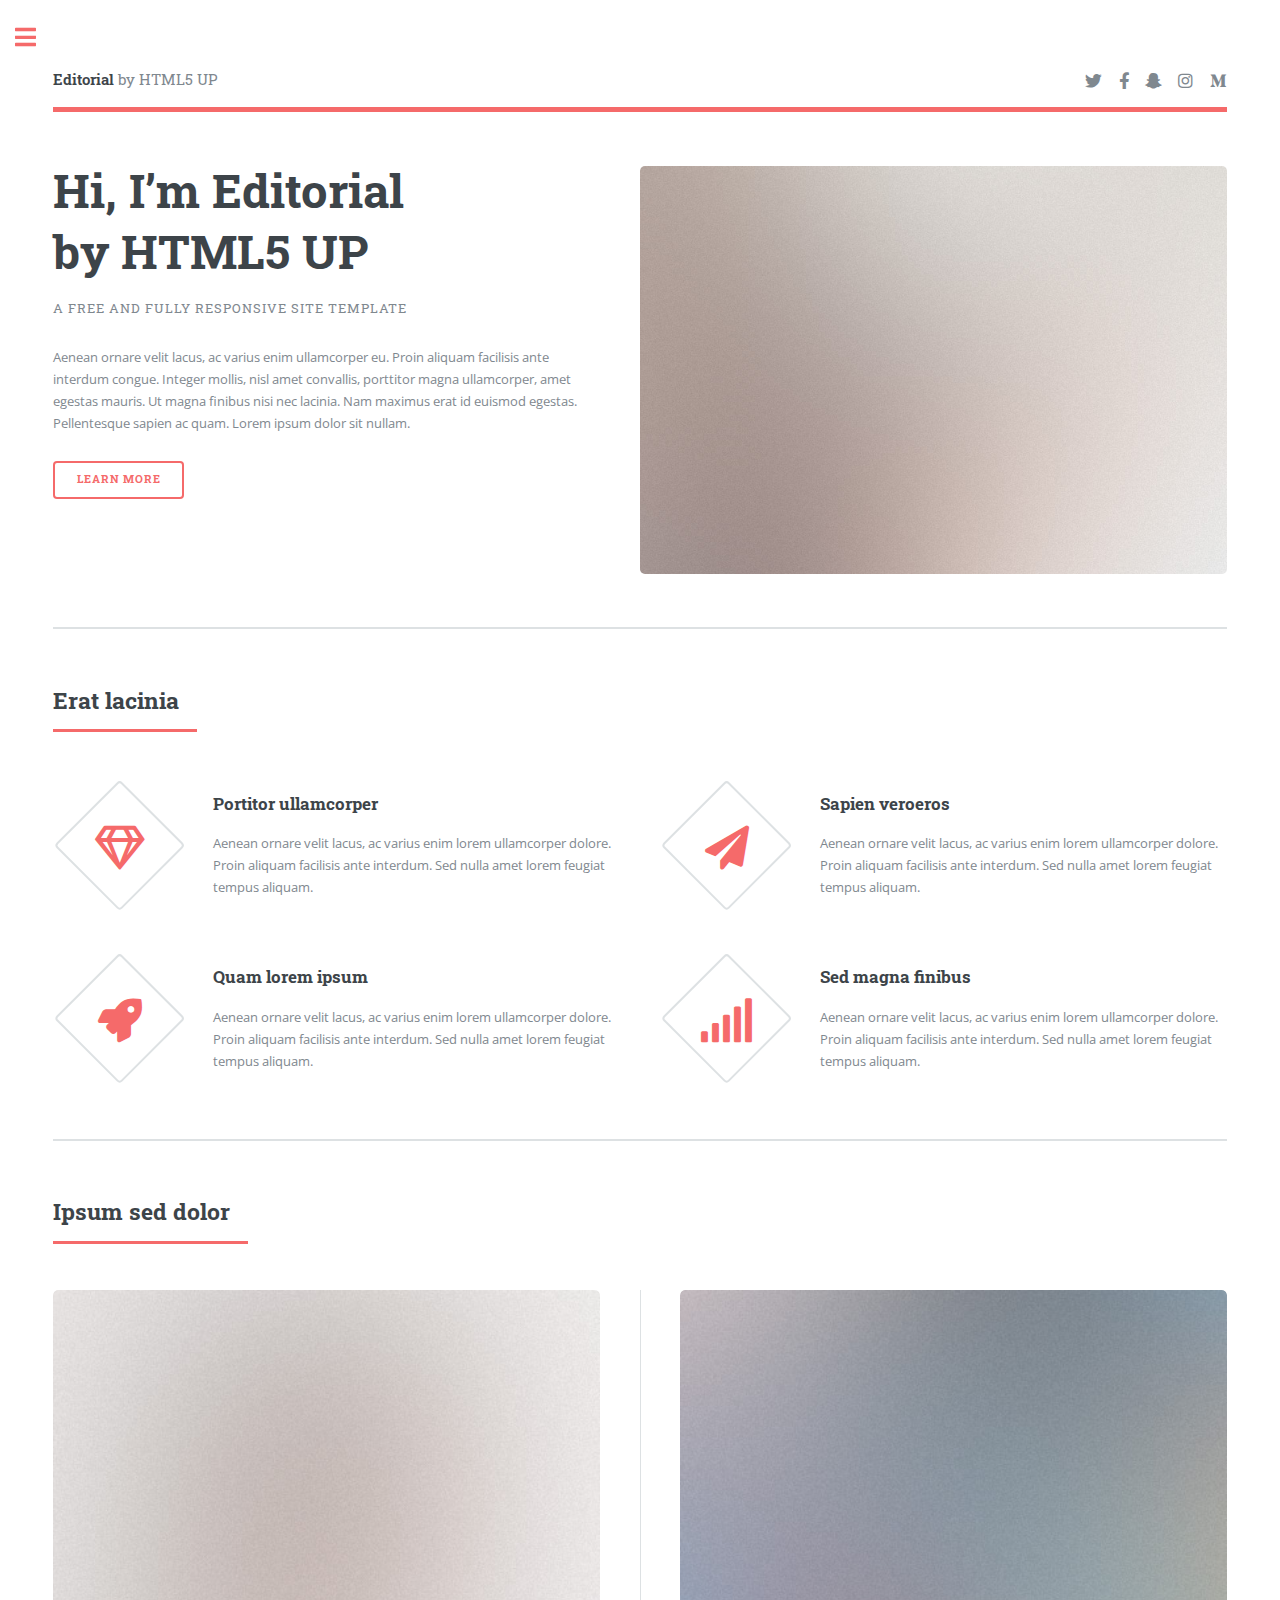
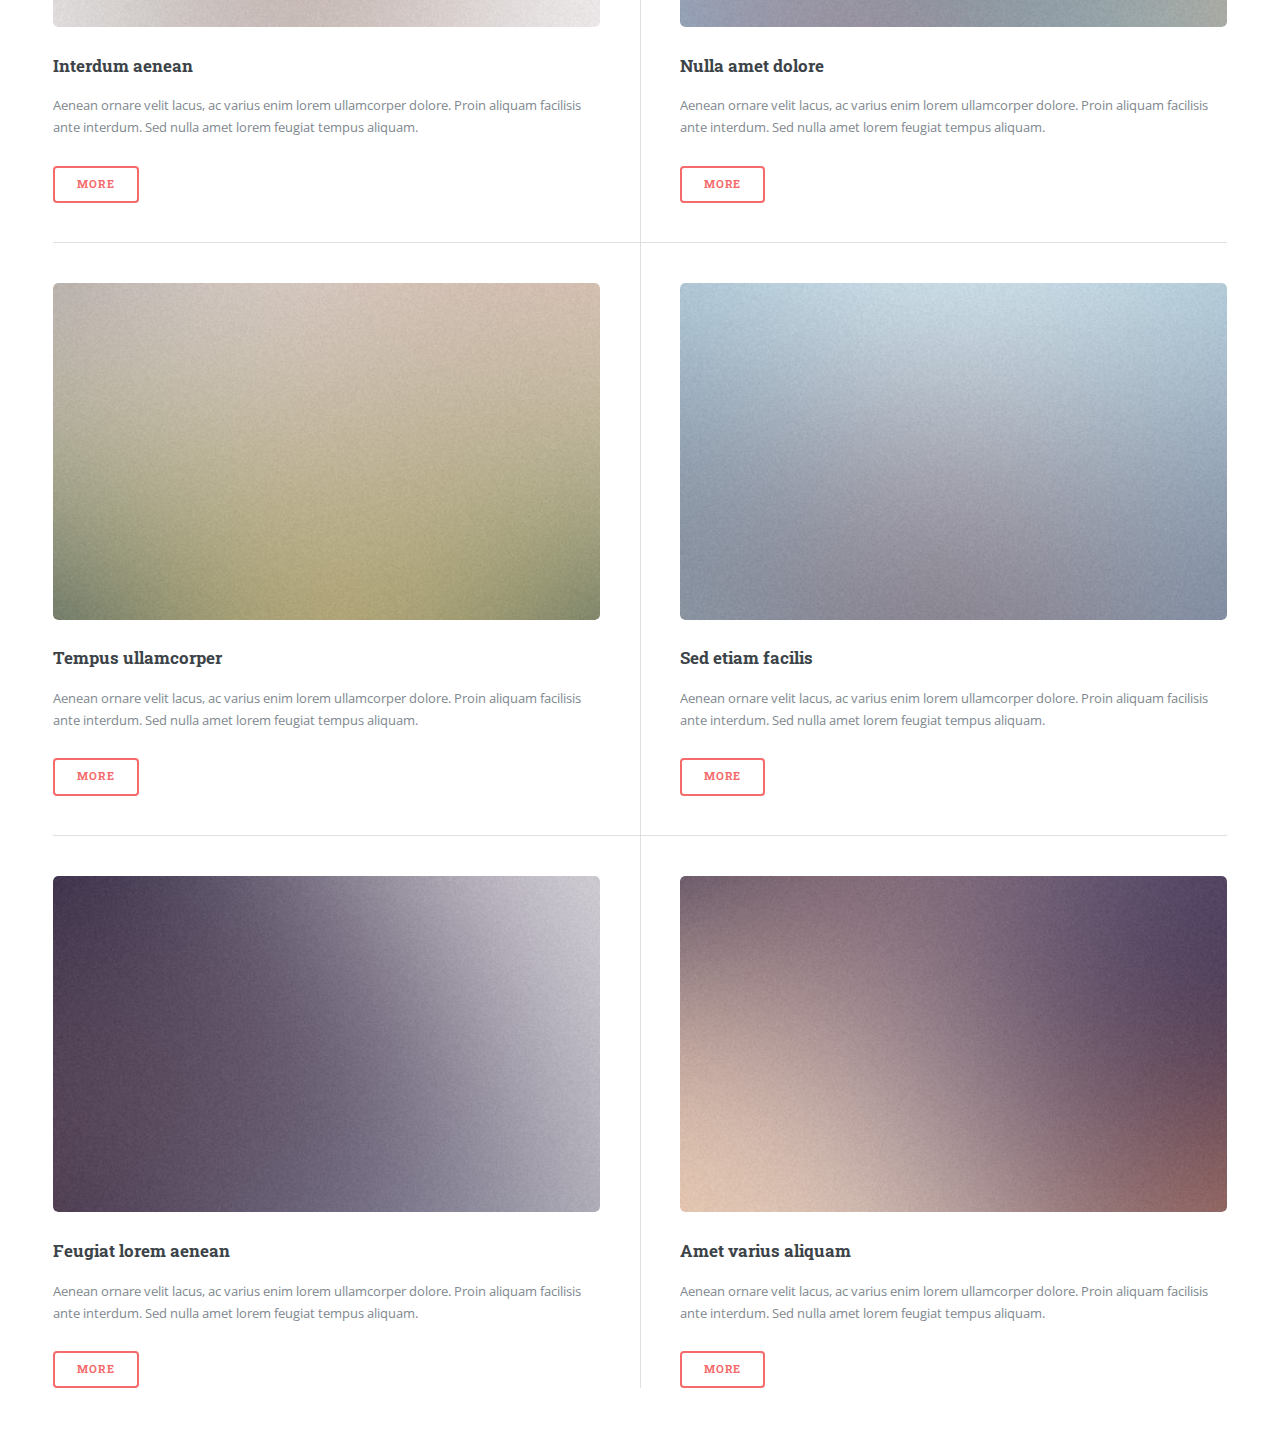
==== index.html @ 900fb54e "First commit" ====
<!DOCTYPE HTML>
<!--
	Editorial by HTML5 UP
	html5up.net | @ajlkn
	Free for personal and commercial use under the CCA 3.0 license (html5up.net/license)
-->
<html>
	<head>
		<title>Editorial by HTML5 UP</title>
		<meta charset="utf-8" />
		<meta name="viewport" content="width=device-width, initial-scale=1, user-scalable=no" />
		<link rel="stylesheet" href="assets/css/main.css" />
	</head>
	<body class="is-preload">

		<!-- Wrapper -->
			<div id="wrapper">

				<!-- Main -->
					<div id="main">
						<div class="inner">

							<!-- Header -->
								<header id="header">
									<a href="index.html" class="logo"><strong>Editorial</strong> by HTML5 UP</a>
									<ul class="icons">
										<li><a href="#" class="icon brands fa-twitter"><span class="label">Twitter</span></a></li>
										<li><a href="#" class="icon brands fa-facebook-f"><span class="label">Facebook</span></a></li>
										<li><a href="#" class="icon brands fa-snapchat-ghost"><span class="label">Snapchat</span></a></li>
										<li><a href="#" class="icon brands fa-instagram"><span class="label">Instagram</span></a></li>
										<li><a href="#" class="icon brands fa-medium-m"><span class="label">Medium</span></a></li>
									</ul>
								</header>

							<!-- Banner -->
								<section id="banner">
									<div class="content">
										<header>
											<h1>Hi, I’m Editorial<br />
											by HTML5 UP</h1>
											<p>A free and fully responsive site template</p>
										</header>
										<p>Aenean ornare velit lacus, ac varius enim ullamcorper eu. Proin aliquam facilisis ante interdum congue. Integer mollis, nisl amet convallis, porttitor magna ullamcorper, amet egestas mauris. Ut magna finibus nisi nec lacinia. Nam maximus erat id euismod egestas. Pellentesque sapien ac quam. Lorem ipsum dolor sit nullam.</p>
										<ul class="actions">
											<li><a href="#" class="button big">Learn More</a></li>
										</ul>
									</div>
									<span class="image object">
										<img src="images/pic10.jpg" alt="" />
									</span>
								</section>

							<!-- Section -->
								<section>
									<header class="major">
										<h2>Erat lacinia</h2>
									</header>
									<div class="features">
										<article>
											<span class="icon fa-gem"></span>
											<div class="content">
												<h3>Portitor ullamcorper</h3>
												<p>Aenean ornare velit lacus, ac varius enim lorem ullamcorper dolore. Proin aliquam facilisis ante interdum. Sed nulla amet lorem feugiat tempus aliquam.</p>
											</div>
										</article>
										<article>
											<span class="icon solid fa-paper-plane"></span>
											<div class="content">
												<h3>Sapien veroeros</h3>
												<p>Aenean ornare velit lacus, ac varius enim lorem ullamcorper dolore. Proin aliquam facilisis ante interdum. Sed nulla amet lorem feugiat tempus aliquam.</p>
											</div>
										</article>
										<article>
											<span class="icon solid fa-rocket"></span>
											<div class="content">
												<h3>Quam lorem ipsum</h3>
												<p>Aenean ornare velit lacus, ac varius enim lorem ullamcorper dolore. Proin aliquam facilisis ante interdum. Sed nulla amet lorem feugiat tempus aliquam.</p>
											</div>
										</article>
										<article>
											<span class="icon solid fa-signal"></span>
											<div class="content">
												<h3>Sed magna finibus</h3>
												<p>Aenean ornare velit lacus, ac varius enim lorem ullamcorper dolore. Proin aliquam facilisis ante interdum. Sed nulla amet lorem feugiat tempus aliquam.</p>
											</div>
										</article>
									</div>
								</section>

							<!-- Section -->
								<section>
									<header class="major">
										<h2>Ipsum sed dolor</h2>
									</header>
									<div class="posts">
										<article>
											<a href="#" class="image"><img src="images/pic01.jpg" alt="" /></a>
											<h3>Interdum aenean</h3>
											<p>Aenean ornare velit lacus, ac varius enim lorem ullamcorper dolore. Proin aliquam facilisis ante interdum. Sed nulla amet lorem feugiat tempus aliquam.</p>
											<ul class="actions">
												<li><a href="#" class="button">More</a></li>
											</ul>
										</article>
										<article>
											<a href="#" class="image"><img src="images/pic02.jpg" alt="" /></a>
											<h3>Nulla amet dolore</h3>
											<p>Aenean ornare velit lacus, ac varius enim lorem ullamcorper dolore. Proin aliquam facilisis ante interdum. Sed nulla amet lorem feugiat tempus aliquam.</p>
											<ul class="actions">
												<li><a href="#" class="button">More</a></li>
											</ul>
										</article>
										<article>
											<a href="#" class="image"><img src="images/pic03.jpg" alt="" /></a>
											<h3>Tempus ullamcorper</h3>
											<p>Aenean ornare velit lacus, ac varius enim lorem ullamcorper dolore. Proin aliquam facilisis ante interdum. Sed nulla amet lorem feugiat tempus aliquam.</p>
											<ul class="actions">
												<li><a href="#" class="button">More</a></li>
											</ul>
										</article>
										<article>
											<a href="#" class="image"><img src="images/pic04.jpg" alt="" /></a>
											<h3>Sed etiam facilis</h3>
											<p>Aenean ornare velit lacus, ac varius enim lorem ullamcorper dolore. Proin aliquam facilisis ante interdum. Sed nulla amet lorem feugiat tempus aliquam.</p>
											<ul class="actions">
												<li><a href="#" class="button">More</a></li>
											</ul>
										</article>
										<article>
											<a href="#" class="image"><img src="images/pic05.jpg" alt="" /></a>
											<h3>Feugiat lorem aenean</h3>
											<p>Aenean ornare velit lacus, ac varius enim lorem ullamcorper dolore. Proin aliquam facilisis ante interdum. Sed nulla amet lorem feugiat tempus aliquam.</p>
											<ul class="actions">
												<li><a href="#" class="button">More</a></li>
											</ul>
										</article>
										<article>
											<a href="#" class="image"><img src="images/pic06.jpg" alt="" /></a>
											<h3>Amet varius aliquam</h3>
											<p>Aenean ornare velit lacus, ac varius enim lorem ullamcorper dolore. Proin aliquam facilisis ante interdum. Sed nulla amet lorem feugiat tempus aliquam.</p>
											<ul class="actions">
												<li><a href="#" class="button">More</a></li>
											</ul>
										</article>
									</div>
								</section>

						</div>
					</div>

				<!-- Sidebar -->
					<div id="sidebar">
						<div class="inner">

							<!-- Search -->
								<section id="search" class="alt">
									<form method="post" action="#">
										<input type="text" name="query" id="query" placeholder="Search" />
									</form>
								</section>

							<!-- Menu -->
								<nav id="menu">
									<header class="major">
										<h2>Menu</h2>
									</header>
									<ul>
										<li><a href="index.html">Homepage</a></li>
										<li><a href="generic.html">Generic</a></li>
										<li><a href="elements.html">Elements</a></li>
										<li>
											<span class="opener">Submenu</span>
											<ul>
												<li><a href="#">Lorem Dolor</a></li>
												<li><a href="#">Ipsum Adipiscing</a></li>
												<li><a href="#">Tempus Magna</a></li>
												<li><a href="#">Feugiat Veroeros</a></li>
											</ul>
										</li>
										<li><a href="#">Etiam Dolore</a></li>
										<li><a href="#">Adipiscing</a></li>
										<li>
											<span class="opener">Another Submenu</span>
											<ul>
												<li><a href="#">Lorem Dolor</a></li>
												<li><a href="#">Ipsum Adipiscing</a></li>
												<li><a href="#">Tempus Magna</a></li>
												<li><a href="#">Feugiat Veroeros</a></li>
											</ul>
										</li>
										<li><a href="#">Maximus Erat</a></li>
										<li><a href="#">Sapien Mauris</a></li>
										<li><a href="#">Amet Lacinia</a></li>
									</ul>
								</nav>

							<!-- Section -->
								<section>
									<header class="major">
										<h2>Ante interdum</h2>
									</header>
									<div class="mini-posts">
										<article>
											<a href="#" class="image"><img src="images/pic07.jpg" alt="" /></a>
											<p>Aenean ornare velit lacus, ac varius enim lorem ullamcorper dolore aliquam.</p>
										</article>
										<article>
											<a href="#" class="image"><img src="images/pic08.jpg" alt="" /></a>
											<p>Aenean ornare velit lacus, ac varius enim lorem ullamcorper dolore aliquam.</p>
										</article>
										<article>
											<a href="#" class="image"><img src="images/pic09.jpg" alt="" /></a>
											<p>Aenean ornare velit lacus, ac varius enim lorem ullamcorper dolore aliquam.</p>
										</article>
									</div>
									<ul class="actions">
										<li><a href="#" class="button">More</a></li>
									</ul>
								</section>

							<!-- Section -->
								<section>
									<header class="major">
										<h2>Get in touch</h2>
									</header>
									<p>Sed varius enim lorem ullamcorper dolore aliquam aenean ornare velit lacus, ac varius enim lorem ullamcorper dolore. Proin sed aliquam facilisis ante interdum. Sed nulla amet lorem feugiat tempus aliquam.</p>
									<ul class="contact">
										<li class="icon solid fa-envelope"><a href="#">information@untitled.tld</a></li>
										<li class="icon solid fa-phone">(000) 000-0000</li>
										<li class="icon solid fa-home">1234 Somewhere Road #8254<br />
										Nashville, TN 00000-0000</li>
									</ul>
								</section>

							<!-- Footer -->
								<footer id="footer">
									<p class="copyright">&copy; Untitled. All rights reserved. Demo Images: <a href="https://unsplash.com">Unsplash</a>. Design: <a href="https://html5up.net">HTML5 UP</a>.</p>
								</footer>

						</div>
					</div>

			</div>

		<!-- Scripts -->
			<script src="assets/js/jquery.min.js"></script>
			<script src="assets/js/browser.min.js"></script>
			<script src="assets/js/breakpoints.min.js"></script>
			<script src="assets/js/util.js"></script>
			<script src="assets/js/main.js"></script>

	</body>
</html>
---- assets/css/main.css ----
@import url(fontawesome-all.min.css);
@import url("https://fonts.googleapis.com/css?family=Open+Sans:400,600,400italic,600italic|Roboto+Slab:400,700");
/*
	Editorial by HTML5 UP
	html5up.net | @ajlkn
	Free for personal and commercial use under the CCA 3.0 license (html5up.net/license)
*/
html, body, div, span, applet, object,
iframe, h1, h2, h3, h4, h5, h6, p, blockquote,
pre, a, abbr, acronym, address, big, cite,
code, del, dfn, em, img, ins, kbd, q, s, samp,
small, strike, strong, sub, sup, tt, var, b,
u, i, center, dl, dt, dd, ol, ul, li, fieldset,
form, label, legend, table, caption, tbody,
tfoot, thead, tr, th, td, article, aside,
canvas, details, embed, figure, figcaption,
footer, header, hgroup, menu, nav, output, ruby,
section, summary, time, mark, audio, video {
  margin: 0;
  padding: 0;
  border: 0;
  font-size: 100%;
  font: inherit;
  vertical-align: baseline; }

article, aside, details, figcaption, figure,
footer, header, hgroup, menu, nav, section {
  display: block; }

body {
  line-height: 1; }

ol, ul {
  list-style: none; }

blockquote, q {
  quotes: none; }
  blockquote:before, blockquote:after, q:before, q:after {
    content: '';
    content: none; }

table {
  border-collapse: collapse;
  border-spacing: 0; }

body {
  -webkit-text-size-adjust: none; }

mark {
  background-color: transparent;
  color: inherit; }

input::-moz-focus-inner {
  border: 0;
  padding: 0; }

input, select, textarea {
  -moz-appearance: none;
  -webkit-appearance: none;
  -ms-appearance: none;
  appearance: none; }

/* Basic */
@-ms-viewport {
  width: device-width; }

body {
  -ms-overflow-style: scrollbar; }

@media screen and (max-width: 480px) {
  html, body {
    min-width: 320px; } }

html {
  box-sizing: border-box; }

*, *:before, *:after {
  box-sizing: inherit; }

body {
  background: #ffffff; }
  body.is-preload *, body.is-preload *:before, body.is-preload *:after, body.is-resizing *, body.is-resizing *:before, body.is-resizing *:after {
    -moz-animation: none !important;
    -webkit-animation: none !important;
    -ms-animation: none !important;
    animation: none !important;
    -moz-transition: none !important;
    -webkit-transition: none !important;
    -ms-transition: none !important;
    transition: none !important; }

/* Type */
body, input, select, textarea {
  color: #7f888f;
  font-family: "Open Sans", sans-serif;
  font-size: 13pt;
  font-weight: 400;
  line-height: 1.65; }
  @media screen and (max-width: 1680px) {
    body, input, select, textarea {
      font-size: 11pt; } }
  @media screen and (max-width: 1280px) {
    body, input, select, textarea {
      font-size: 10pt; } }
  @media screen and (max-width: 360px) {
    body, input, select, textarea {
      font-size: 9pt; } }

a {
  -moz-transition: color 0.2s ease-in-out, border-bottom-color 0.2s ease-in-out;
  -webkit-transition: color 0.2s ease-in-out, border-bottom-color 0.2s ease-in-out;
  -ms-transition: color 0.2s ease-in-out, border-bottom-color 0.2s ease-in-out;
  transition: color 0.2s ease-in-out, border-bottom-color 0.2s ease-in-out;
  border-bottom: dotted 1px;
  color: #f56a6a;
  text-decoration: none; }
  a:hover {
    border-bottom-color: #f56a6a;
    color: #f56a6a !important; }
    a:hover strong {
      color: inherit; }

strong, b {
  color: #3d4449;
  font-weight: 600; }

em, i {
  font-style: italic; }

p {
  margin: 0 0 2em 0; }

h1, h2, h3, h4, h5, h6 {
  color: #3d4449;
  font-family: "Roboto Slab", serif;
  font-weight: 700;
  line-height: 1.5;
  margin: 0 0 1em 0; }
  h1 a, h2 a, h3 a, h4 a, h5 a, h6 a {
    color: inherit;
    text-decoration: none;
    border-bottom: 0; }

h1 {
  font-size: 4em;
  margin: 0 0 0.5em 0;
  line-height: 1.3; }

h2 {
  font-size: 1.75em; }

h3 {
  font-size: 1.25em; }

h4 {
  font-size: 1.1em; }

h5 {
  font-size: 0.9em; }

h6 {
  font-size: 0.7em; }

@media screen and (max-width: 1680px) {
  h1 {
    font-size: 3.5em; } }

@media screen and (max-width: 980px) {
  h1 {
    font-size: 3.25em; } }

@media screen and (max-width: 736px) {
  h1 {
    font-size: 2em;
    line-height: 1.4; }
  h2 {
    font-size: 1.5em; } }

sub {
  font-size: 0.8em;
  position: relative;
  top: 0.5em; }

sup {
  font-size: 0.8em;
  position: relative;
  top: -0.5em; }

blockquote {
  border-left: solid 3px rgba(210, 215, 217, 0.75);
  font-style: italic;
  margin: 0 0 2em 0;
  padding: 0.5em 0 0.5em 2em; }

code {
  background: rgba(230, 235, 237, 0.25);
  border-radius: 0.375em;
  border: solid 1px rgba(210, 215, 217, 0.75);
  font-family: "Courier New", monospace;
  font-size: 0.9em;
  margin: 0 0.25em;
  padding: 0.25em 0.65em; }

pre {
  -webkit-overflow-scrolling: touch;
  font-family: "Courier New", monospace;
  font-size: 0.9em;
  margin: 0 0 2em 0; }
  pre code {
    display: block;
    line-height: 1.75;
    padding: 1em 1.5em;
    overflow-x: auto; }

hr {
  border: 0;
  border-bottom: solid 1px rgba(210, 215, 217, 0.75);
  margin: 2em 0; }
  hr.major {
    margin: 3em 0; }

.align-left {
  text-align: left; }

.align-center {
  text-align: center; }

.align-right {
  text-align: right; }

/* Row */
.row {
  display: flex;
  flex-wrap: wrap;
  box-sizing: border-box;
  align-items: stretch; }
  .row > * {
    box-sizing: border-box; }
  .row.gtr-uniform > * > :last-child {
    margin-bottom: 0; }
  .row.aln-left {
    justify-content: flex-start; }
  .row.aln-center {
    justify-content: center; }
  .row.aln-right {
    justify-content: flex-end; }
  .row.aln-top {
    align-items: flex-start; }
  .row.aln-middle {
    align-items: center; }
  .row.aln-bottom {
    align-items: flex-end; }
  .row > .imp {
    order: -1; }
  .row > .col-1 {
    width: 8.33333%; }
  .row > .off-1 {
    margin-left: 8.33333%; }
  .row > .col-2 {
    width: 16.66667%; }
  .row > .off-2 {
    margin-left: 16.66667%; }
  .row > .col-3 {
    width: 25%; }
  .row > .off-3 {
    margin-left: 25%; }
  .row > .col-4 {
    width: 33.33333%; }
  .row > .off-4 {
    margin-left: 33.33333%; }
  .row > .col-5 {
    width: 41.66667%; }
  .row > .off-5 {
    margin-left: 41.66667%; }
  .row > .col-6 {
    width: 50%; }
  .row > .off-6 {
    margin-left: 50%; }
  .row > .col-7 {
    width: 58.33333%; }
  .row > .off-7 {
    margin-left: 58.33333%; }
  .row > .col-8 {
    width: 66.66667%; }
  .row > .off-8 {
    margin-left: 66.66667%; }
  .row > .col-9 {
    width: 75%; }
  .row > .off-9 {
    margin-left: 75%; }
  .row > .col-10 {
    width: 83.33333%; }
  .row > .off-10 {
    margin-left: 83.33333%; }
  .row > .col-11 {
    width: 91.66667%; }
  .row > .off-11 {
    margin-left: 91.66667%; }
  .row > .col-12 {
    width: 100%; }
  .row > .off-12 {
    margin-left: 100%; }
  .row.gtr-0 {
    margin-top: 0;
    margin-left: 0em; }
    .row.gtr-0 > * {
      padding: 0 0 0 0em; }
    .row.gtr-0.gtr-uniform {
      margin-top: 0em; }
      .row.gtr-0.gtr-uniform > * {
        padding-top: 0em; }
  .row.gtr-25 {
    margin-top: 0;
    margin-left: -0.375em; }
    .row.gtr-25 > * {
      padding: 0 0 0 0.375em; }
    .row.gtr-25.gtr-uniform {
      margin-top: -0.375em; }
      .row.gtr-25.gtr-uniform > * {
        padding-top: 0.375em; }
  .row.gtr-50 {
    margin-top: 0;
    margin-left: -0.75em; }
    .row.gtr-50 > * {
      padding: 0 0 0 0.75em; }
    .row.gtr-50.gtr-uniform {
      margin-top: -0.75em; }
      .row.gtr-50.gtr-uniform > * {
        padding-top: 0.75em; }
  .row {
    margin-top: 0;
    margin-left: -1.5em; }
    .row > * {
      padding: 0 0 0 1.5em; }
    .row.gtr-uniform {
      margin-top: -1.5em; }
      .row.gtr-uniform > * {
        padding-top: 1.5em; }
  .row.gtr-150 {
    margin-top: 0;
    margin-left: -2.25em; }
    .row.gtr-150 > * {
      padding: 0 0 0 2.25em; }
    .row.gtr-150.gtr-uniform {
      margin-top: -2.25em; }
      .row.gtr-150.gtr-uniform > * {
        padding-top: 2.25em; }
  .row.gtr-200 {
    margin-top: 0;
    margin-left: -3em; }
    .row.gtr-200 > * {
      padding: 0 0 0 3em; }
    .row.gtr-200.gtr-uniform {
      margin-top: -3em; }
      .row.gtr-200.gtr-uniform > * {
        padding-top: 3em; }
  @media screen and (max-width: 1680px) {
    .row {
      display: flex;
      flex-wrap: wrap;
      box-sizing: border-box;
      align-items: stretch; }
      .row > * {
        box-sizing: border-box; }
      .row.gtr-uniform > * > :last-child {
        margin-bottom: 0; }
      .row.aln-left {
        justify-content: flex-start; }
      .row.aln-center {
        justify-content: center; }
      .row.aln-right {
        justify-content: flex-end; }
      .row.aln-top {
        align-items: flex-start; }
      .row.aln-middle {
        align-items: center; }
      .row.aln-bottom {
        align-items: flex-end; }
      .row > .imp-xlarge {
        order: -1; }
      .row > .col-1-xlarge {
        width: 8.33333%; }
      .row > .off-1-xlarge {
        margin-left: 8.33333%; }
      .row > .col-2-xlarge {
        width: 16.66667%; }
      .row > .off-2-xlarge {
        margin-left: 16.66667%; }
      .row > .col-3-xlarge {
        width: 25%; }
      .row > .off-3-xlarge {
        margin-left: 25%; }
      .row > .col-4-xlarge {
        width: 33.33333%; }
      .row > .off-4-xlarge {
        margin-left: 33.33333%; }
      .row > .col-5-xlarge {
        width: 41.66667%; }
      .row > .off-5-xlarge {
        margin-left: 41.66667%; }
      .row > .col-6-xlarge {
        width: 50%; }
      .row > .off-6-xlarge {
        margin-left: 50%; }
      .row > .col-7-xlarge {
        width: 58.33333%; }
      .row > .off-7-xlarge {
        margin-left: 58.33333%; }
      .row > .col-8-xlarge {
        width: 66.66667%; }
      .row > .off-8-xlarge {
        margin-left: 66.66667%; }
      .row > .col-9-xlarge {
        width: 75%; }
      .row > .off-9-xlarge {
        margin-left: 75%; }
      .row > .col-10-xlarge {
        width: 83.33333%; }
      .row > .off-10-xlarge {
        margin-left: 83.33333%; }
      .row > .col-11-xlarge {
        width: 91.66667%; }
      .row > .off-11-xlarge {
        margin-left: 91.66667%; }
      .row > .col-12-xlarge {
        width: 100%; }
      .row > .off-12-xlarge {
        margin-left: 100%; }
      .row.gtr-0 {
        margin-top: 0;
        margin-left: 0em; }
        .row.gtr-0 > * {
          padding: 0 0 0 0em; }
        .row.gtr-0.gtr-uniform {
          margin-top: 0em; }
          .row.gtr-0.gtr-uniform > * {
            padding-top: 0em; }
      .row.gtr-25 {
        margin-top: 0;
        margin-left: -0.375em; }
        .row.gtr-25 > * {
          padding: 0 0 0 0.375em; }
        .row.gtr-25.gtr-uniform {
          margin-top: -0.375em; }
          .row.gtr-25.gtr-uniform > * {
            padding-top: 0.375em; }
      .row.gtr-50 {
        margin-top: 0;
        margin-left: -0.75em; }
        .row.gtr-50 > * {
          padding: 0 0 0 0.75em; }
        .row.gtr-50.gtr-uniform {
          margin-top: -0.75em; }
          .row.gtr-50.gtr-uniform > * {
            padding-top: 0.75em; }
      .row {
        margin-top: 0;
        margin-left: -1.5em; }
        .row > * {
          padding: 0 0 0 1.5em; }
        .row.gtr-uniform {
          margin-top: -1.5em; }
          .row.gtr-uniform > * {
            padding-top: 1.5em; }
      .row.gtr-150 {
        margin-top: 0;
        margin-left: -2.25em; }
        .row.gtr-150 > * {
          padding: 0 0 0 2.25em; }
        .row.gtr-150.gtr-uniform {
          margin-top: -2.25em; }
          .row.gtr-150.gtr-uniform > * {
            padding-top: 2.25em; }
      .row.gtr-200 {
        margin-top: 0;
        margin-left: -3em; }
        .row.gtr-200 > * {
          padding: 0 0 0 3em; }
        .row.gtr-200.gtr-uniform {
          margin-top: -3em; }
          .row.gtr-200.gtr-uniform > * {
            padding-top: 3em; } }
  @media screen and (max-width: 1280px) {
    .row {
      display: flex;
      flex-wrap: wrap;
      box-sizing: border-box;
      align-items: stretch; }
      .row > * {
        box-sizing: border-box; }
      .row.gtr-uniform > * > :last-child {
        margin-bottom: 0; }
      .row.aln-left {
        justify-content: flex-start; }
      .row.aln-center {
        justify-content: center; }
      .row.aln-right {
        justify-content: flex-end; }
      .row.aln-top {
        align-items: flex-start; }
      .row.aln-middle {
        align-items: center; }
      .row.aln-bottom {
        align-items: flex-end; }
      .row > .imp-large {
        order: -1; }
      .row > .col-1-large {
        width: 8.33333%; }
      .row > .off-1-large {
        margin-left: 8.33333%; }
      .row > .col-2-large {
        width: 16.66667%; }
      .row > .off-2-large {
        margin-left: 16.66667%; }
      .row > .col-3-large {
        width: 25%; }
      .row > .off-3-large {
        margin-left: 25%; }
      .row > .col-4-large {
        width: 33.33333%; }
      .row > .off-4-large {
        margin-left: 33.33333%; }
      .row > .col-5-large {
        width: 41.66667%; }
      .row > .off-5-large {
        margin-left: 41.66667%; }
      .row > .col-6-large {
        width: 50%; }
      .row > .off-6-large {
        margin-left: 50%; }
      .row > .col-7-large {
        width: 58.33333%; }
      .row > .off-7-large {
        margin-left: 58.33333%; }
      .row > .col-8-large {
        width: 66.66667%; }
      .row > .off-8-large {
        margin-left: 66.66667%; }
      .row > .col-9-large {
        width: 75%; }
      .row > .off-9-large {
        margin-left: 75%; }
      .row > .col-10-large {
        width: 83.33333%; }
      .row > .off-10-large {
        margin-left: 83.33333%; }
      .row > .col-11-large {
        width: 91.66667%; }
      .row > .off-11-large {
        margin-left: 91.66667%; }
      .row > .col-12-large {
        width: 100%; }
      .row > .off-12-large {
        margin-left: 100%; }
      .row.gtr-0 {
        margin-top: 0;
        margin-left: 0em; }
        .row.gtr-0 > * {
          padding: 0 0 0 0em; }
        .row.gtr-0.gtr-uniform {
          margin-top: 0em; }
          .row.gtr-0.gtr-uniform > * {
            padding-top: 0em; }
      .row.gtr-25 {
        margin-top: 0;
        margin-left: -0.375em; }
        .row.gtr-25 > * {
          padding: 0 0 0 0.375em; }
        .row.gtr-25.gtr-uniform {
          margin-top: -0.375em; }
          .row.gtr-25.gtr-uniform > * {
            padding-top: 0.375em; }
      .row.gtr-50 {
        margin-top: 0;
        margin-left: -0.75em; }
        .row.gtr-50 > * {
          padding: 0 0 0 0.75em; }
        .row.gtr-50.gtr-uniform {
          margin-top: -0.75em; }
          .row.gtr-50.gtr-uniform > * {
            padding-top: 0.75em; }
      .row {
        margin-top: 0;
        margin-left: -1.5em; }
        .row > * {
          padding: 0 0 0 1.5em; }
        .row.gtr-uniform {
          margin-top: -1.5em; }
          .row.gtr-uniform > * {
            padding-top: 1.5em; }
      .row.gtr-150 {
        margin-top: 0;
        margin-left: -2.25em; }
        .row.gtr-150 > * {
          padding: 0 0 0 2.25em; }
        .row.gtr-150.gtr-uniform {
          margin-top: -2.25em; }
          .row.gtr-150.gtr-uniform > * {
            padding-top: 2.25em; }
      .row.gtr-200 {
        margin-top: 0;
        margin-left: -3em; }
        .row.gtr-200 > * {
          padding: 0 0 0 3em; }
        .row.gtr-200.gtr-uniform {
          margin-top: -3em; }
          .row.gtr-200.gtr-uniform > * {
            padding-top: 3em; } }
  @media screen and (max-width: 980px) {
    .row {
      display: flex;
      flex-wrap: wrap;
      box-sizing: border-box;
      align-items: stretch; }
      .row > * {
        box-sizing: border-box; }
      .row.gtr-uniform > * > :last-child {
        margin-bottom: 0; }
      .row.aln-left {
        justify-content: flex-start; }
      .row.aln-center {
        justify-content: center; }
      .row.aln-right {
        justify-content: flex-end; }
      .row.aln-top {
        align-items: flex-start; }
      .row.aln-middle {
        align-items: center; }
      .row.aln-bottom {
        align-items: flex-end; }
      .row > .imp-medium {
        order: -1; }
      .row > .col-1-medium {
        width: 8.33333%; }
      .row > .off-1-medium {
        margin-left: 8.33333%; }
      .row > .col-2-medium {
        width: 16.66667%; }
      .row > .off-2-medium {
        margin-left: 16.66667%; }
      .row > .col-3-medium {
        width: 25%; }
      .row > .off-3-medium {
        margin-left: 25%; }
      .row > .col-4-medium {
        width: 33.33333%; }
      .row > .off-4-medium {
        margin-left: 33.33333%; }
      .row > .col-5-medium {
        width: 41.66667%; }
      .row > .off-5-medium {
        margin-left: 41.66667%; }
      .row > .col-6-medium {
        width: 50%; }
      .row > .off-6-medium {
        margin-left: 50%; }
      .row > .col-7-medium {
        width: 58.33333%; }
      .row > .off-7-medium {
        margin-left: 58.33333%; }
      .row > .col-8-medium {
        width: 66.66667%; }
      .row > .off-8-medium {
        margin-left: 66.66667%; }
      .row > .col-9-medium {
        width: 75%; }
      .row > .off-9-medium {
        margin-left: 75%; }
      .row > .col-10-medium {
        width: 83.33333%; }
      .row > .off-10-medium {
        margin-left: 83.33333%; }
      .row > .col-11-medium {
        width: 91.66667%; }
      .row > .off-11-medium {
        margin-left: 91.66667%; }
      .row > .col-12-medium {
        width: 100%; }
      .row > .off-12-medium {
        margin-left: 100%; }
      .row.gtr-0 {
        margin-top: 0;
        margin-left: 0em; }
        .row.gtr-0 > * {
          padding: 0 0 0 0em; }
        .row.gtr-0.gtr-uniform {
          margin-top: 0em; }
          .row.gtr-0.gtr-uniform > * {
            padding-top: 0em; }
      .row.gtr-25 {
        margin-top: 0;
        margin-left: -0.375em; }
        .row.gtr-25 > * {
          padding: 0 0 0 0.375em; }
        .row.gtr-25.gtr-uniform {
          margin-top: -0.375em; }
          .row.gtr-25.gtr-uniform > * {
            padding-top: 0.375em; }
      .row.gtr-50 {
        margin-top: 0;
        margin-left: -0.75em; }
        .row.gtr-50 > * {
          padding: 0 0 0 0.75em; }
        .row.gtr-50.gtr-uniform {
          margin-top: -0.75em; }
          .row.gtr-50.gtr-uniform > * {
            padding-top: 0.75em; }
      .row {
        margin-top: 0;
        margin-left: -1.5em; }
        .row > * {
          padding: 0 0 0 1.5em; }
        .row.gtr-uniform {
          margin-top: -1.5em; }
          .row.gtr-uniform > * {
            padding-top: 1.5em; }
      .row.gtr-150 {
        margin-top: 0;
        margin-left: -2.25em; }
        .row.gtr-150 > * {
          padding: 0 0 0 2.25em; }
        .row.gtr-150.gtr-uniform {
          margin-top: -2.25em; }
          .row.gtr-150.gtr-uniform > * {
            padding-top: 2.25em; }
      .row.gtr-200 {
        margin-top: 0;
        margin-left: -3em; }
        .row.gtr-200 > * {
          padding: 0 0 0 3em; }
        .row.gtr-200.gtr-uniform {
          margin-top: -3em; }
          .row.gtr-200.gtr-uniform > * {
            padding-top: 3em; } }
  @media screen and (max-width: 736px) {
    .row {
      display: flex;
      flex-wrap: wrap;
      box-sizing: border-box;
      align-items: stretch; }
      .row > * {
        box-sizing: border-box; }
      .row.gtr-uniform > * > :last-child {
        margin-bottom: 0; }
      .row.aln-left {
        justify-content: flex-start; }
      .row.aln-center {
        justify-content: center; }
      .row.aln-right {
        justify-content: flex-end; }
      .row.aln-top {
        align-items: flex-start; }
      .row.aln-middle {
        align-items: center; }
      .row.aln-bottom {
        align-items: flex-end; }
      .row > .imp-small {
        order: -1; }
      .row > .col-1-small {
        width: 8.33333%; }
      .row > .off-1-small {
        margin-left: 8.33333%; }
      .row > .col-2-small {
        width: 16.66667%; }
      .row > .off-2-small {
        margin-left: 16.66667%; }
      .row > .col-3-small {
        width: 25%; }
      .row > .off-3-small {
        margin-left: 25%; }
      .row > .col-4-small {
        width: 33.33333%; }
      .row > .off-4-small {
        margin-left: 33.33333%; }
      .row > .col-5-small {
        width: 41.66667%; }
      .row > .off-5-small {
        margin-left: 41.66667%; }
      .row > .col-6-small {
        width: 50%; }
      .row > .off-6-small {
        margin-left: 50%; }
      .row > .col-7-small {
        width: 58.33333%; }
      .row > .off-7-small {
        margin-left: 58.33333%; }
      .row > .col-8-small {
        width: 66.66667%; }
      .row > .off-8-small {
        margin-left: 66.66667%; }
      .row > .col-9-small {
        width: 75%; }
      .row > .off-9-small {
        margin-left: 75%; }
      .row > .col-10-small {
        width: 83.33333%; }
      .row > .off-10-small {
        margin-left: 83.33333%; }
      .row > .col-11-small {
        width: 91.66667%; }
      .row > .off-11-small {
        margin-left: 91.66667%; }
      .row > .col-12-small {
        width: 100%; }
      .row > .off-12-small {
        margin-left: 100%; }
      .row.gtr-0 {
        margin-top: 0;
        margin-left: 0em; }
        .row.gtr-0 > * {
          padding: 0 0 0 0em; }
        .row.gtr-0.gtr-uniform {
          margin-top: 0em; }
          .row.gtr-0.gtr-uniform > * {
            padding-top: 0em; }
      .row.gtr-25 {
        margin-top: 0;
        margin-left: -0.375em; }
        .row.gtr-25 > * {
          padding: 0 0 0 0.375em; }
        .row.gtr-25.gtr-uniform {
          margin-top: -0.375em; }
          .row.gtr-25.gtr-uniform > * {
            padding-top: 0.375em; }
      .row.gtr-50 {
        margin-top: 0;
        margin-left: -0.75em; }
        .row.gtr-50 > * {
          padding: 0 0 0 0.75em; }
        .row.gtr-50.gtr-uniform {
          margin-top: -0.75em; }
          .row.gtr-50.gtr-uniform > * {
            padding-top: 0.75em; }
      .row {
        margin-top: 0;
        margin-left: -1.5em; }
        .row > * {
          padding: 0 0 0 1.5em; }
        .row.gtr-uniform {
          margin-top: -1.5em; }
          .row.gtr-uniform > * {
            padding-top: 1.5em; }
      .row.gtr-150 {
        margin-top: 0;
        margin-left: -2.25em; }
        .row.gtr-150 > * {
          padding: 0 0 0 2.25em; }
        .row.gtr-150.gtr-uniform {
          margin-top: -2.25em; }
          .row.gtr-150.gtr-uniform > * {
            padding-top: 2.25em; }
      .row.gtr-200 {
        margin-top: 0;
        margin-left: -3em; }
        .row.gtr-200 > * {
          padding: 0 0 0 3em; }
        .row.gtr-200.gtr-uniform {
          margin-top: -3em; }
          .row.gtr-200.gtr-uniform > * {
            padding-top: 3em; } }
  @media screen and (max-width: 480px) {
    .row {
      display: flex;
      flex-wrap: wrap;
      box-sizing: border-box;
      align-items: stretch; }
      .row > * {
        box-sizing: border-box; }
      .row.gtr-uniform > * > :last-child {
        margin-bottom: 0; }
      .row.aln-left {
        justify-content: flex-start; }
      .row.aln-center {
        justify-content: center; }
      .row.aln-right {
        justify-content: flex-end; }
      .row.aln-top {
        align-items: flex-start; }
      .row.aln-middle {
        align-items: center; }
      .row.aln-bottom {
        align-items: flex-end; }
      .row > .imp-xsmall {
        order: -1; }
      .row > .col-1-xsmall {
        width: 8.33333%; }
      .row > .off-1-xsmall {
        margin-left: 8.33333%; }
      .row > .col-2-xsmall {
        width: 16.66667%; }
      .row > .off-2-xsmall {
        margin-left: 16.66667%; }
      .row > .col-3-xsmall {
        width: 25%; }
      .row > .off-3-xsmall {
        margin-left: 25%; }
      .row > .col-4-xsmall {
        width: 33.33333%; }
      .row > .off-4-xsmall {
        margin-left: 33.33333%; }
      .row > .col-5-xsmall {
        width: 41.66667%; }
      .row > .off-5-xsmall {
        margin-left: 41.66667%; }
      .row > .col-6-xsmall {
        width: 50%; }
      .row > .off-6-xsmall {
        margin-left: 50%; }
      .row > .col-7-xsmall {
        width: 58.33333%; }
      .row > .off-7-xsmall {
        margin-left: 58.33333%; }
      .row > .col-8-xsmall {
        width: 66.66667%; }
      .row > .off-8-xsmall {
        margin-left: 66.66667%; }
      .row > .col-9-xsmall {
        width: 75%; }
      .row > .off-9-xsmall {
        margin-left: 75%; }
      .row > .col-10-xsmall {
        width: 83.33333%; }
      .row > .off-10-xsmall {
        margin-left: 83.33333%; }
      .row > .col-11-xsmall {
        width: 91.66667%; }
      .row > .off-11-xsmall {
        margin-left: 91.66667%; }
      .row > .col-12-xsmall {
        width: 100%; }
      .row > .off-12-xsmall {
        margin-left: 100%; }
      .row.gtr-0 {
        margin-top: 0;
        margin-left: 0em; }
        .row.gtr-0 > * {
          padding: 0 0 0 0em; }
        .row.gtr-0.gtr-uniform {
          margin-top: 0em; }
          .row.gtr-0.gtr-uniform > * {
            padding-top: 0em; }
      .row.gtr-25 {
        margin-top: 0;
        margin-left: -0.375em; }
        .row.gtr-25 > * {
          padding: 0 0 0 0.375em; }
        .row.gtr-25.gtr-uniform {
          margin-top: -0.375em; }
          .row.gtr-25.gtr-uniform > * {
            padding-top: 0.375em; }
      .row.gtr-50 {
        margin-top: 0;
        margin-left: -0.75em; }
        .row.gtr-50 > * {
          padding: 0 0 0 0.75em; }
        .row.gtr-50.gtr-uniform {
          margin-top: -0.75em; }
          .row.gtr-50.gtr-uniform > * {
            padding-top: 0.75em; }
      .row {
        margin-top: 0;
        margin-left: -1.5em; }
        .row > * {
          padding: 0 0 0 1.5em; }
        .row.gtr-uniform {
          margin-top: -1.5em; }
          .row.gtr-uniform > * {
            padding-top: 1.5em; }
      .row.gtr-150 {
        margin-top: 0;
        margin-left: -2.25em; }
        .row.gtr-150 > * {
          padding: 0 0 0 2.25em; }
        .row.gtr-150.gtr-uniform {
          margin-top: -2.25em; }
          .row.gtr-150.gtr-uniform > * {
            padding-top: 2.25em; }
      .row.gtr-200 {
        margin-top: 0;
        margin-left: -3em; }
        .row.gtr-200 > * {
          padding: 0 0 0 3em; }
        .row.gtr-200.gtr-uniform {
          margin-top: -3em; }
          .row.gtr-200.gtr-uniform > * {
            padding-top: 3em; } }

/* Section/Article */
section.special, article.special {
  text-align: center; }

header p {
  font-family: "Roboto Slab", serif;
  font-size: 1em;
  font-weight: 400;
  letter-spacing: 0.075em;
  margin-top: -0.5em;
  text-transform: uppercase; }

header.major > :last-child {
  border-bottom: solid 3px #f56a6a;
  display: inline-block;
  margin: 0 0 2em 0;
  padding: 0 0.75em 0.5em 0; }

header.main > :last-child {
  margin: 0 0 1em 0; }

/* Form */
form {
  margin: 0 0 2em 0; }

label {
  color: #3d4449;
  display: block;
  font-size: 0.9em;
  font-weight: 600;
  margin: 0 0 1em 0; }

input[type="text"],
input[type="password"],
input[type="email"],
input[type="tel"],
input[type="search"],
input[type="url"],
select,
textarea {
  -moz-appearance: none;
  -webkit-appearance: none;
  -ms-appearance: none;
  appearance: none;
  background: #ffffff;
  border-radius: 0.375em;
  border: none;
  border: solid 1px rgba(210, 215, 217, 0.75);
  color: inherit;
  display: block;
  outline: 0;
  padding: 0 1em;
  text-decoration: none;
  width: 100%; }
  input[type="text"]:invalid,
  input[type="password"]:invalid,
  input[type="email"]:invalid,
  input[type="tel"]:invalid,
  input[type="search"]:invalid,
  input[type="url"]:invalid,
  select:invalid,
  textarea:invalid {
    box-shadow: none; }
  input[type="text"]:focus,
  input[type="password"]:focus,
  input[type="email"]:focus,
  input[type="tel"]:focus,
  input[type="search"]:focus,
  input[type="url"]:focus,
  select:focus,
  textarea:focus {
    border-color: #f56a6a;
    box-shadow: 0 0 0 1px #f56a6a; }

select {
  background-image: url("data:image/svg+xml;charset=utf8,%3Csvg xmlns='http://www.w3.org/2000/svg' width='40' height='40' preserveAspectRatio='none' viewBox='0 0 40 40'%3E%3Cpath d='M9.4,12.3l10.4,10.4l10.4-10.4c0.2-0.2,0.5-0.4,0.9-0.4c0.3,0,0.6,0.1,0.9,0.4l3.3,3.3c0.2,0.2,0.4,0.5,0.4,0.9 c0,0.4-0.1,0.6-0.4,0.9L20.7,31.9c-0.2,0.2-0.5,0.4-0.9,0.4c-0.3,0-0.6-0.1-0.9-0.4L4.3,17.3c-0.2-0.2-0.4-0.5-0.4-0.9 c0-0.4,0.1-0.6,0.4-0.9l3.3-3.3c0.2-0.2,0.5-0.4,0.9-0.4S9.1,12.1,9.4,12.3z' fill='rgba(210, 215, 217, 0.75)' /%3E%3C/svg%3E");
  background-size: 1.25em;
  background-repeat: no-repeat;
  background-position: calc(100% - 1em) center;
  height: 2.75em;
  padding-right: 2.75em;
  text-overflow: ellipsis; }
  select option {
    color: #3d4449;
    background: #ffffff; }
  select:focus::-ms-value {
    background-color: transparent; }
  select::-ms-expand {
    display: none; }

input[type="text"],
input[type="password"],
input[type="email"],
input[type="tel"],
input[type="search"],
input[type="url"],
select {
  height: 2.75em; }

textarea {
  padding: 0.75em 1em; }

input[type="checkbox"],
input[type="radio"] {
  -moz-appearance: none;
  -webkit-appearance: none;
  -ms-appearance: none;
  appearance: none;
  display: block;
  float: left;
  margin-right: -2em;
  opacity: 0;
  width: 1em;
  z-index: -1; }
  input[type="checkbox"] + label,
  input[type="radio"] + label {
    text-decoration: none;
    color: #7f888f;
    cursor: pointer;
    display: inline-block;
    font-size: 1em;
    font-weight: 400;
    padding-left: 2.4em;
    padding-right: 0.75em;
    position: relative; }
    input[type="checkbox"] + label:before,
    input[type="radio"] + label:before {
      -moz-osx-font-smoothing: grayscale;
      -webkit-font-smoothing: antialiased;
      display: inline-block;
      font-style: normal;
      font-variant: normal;
      text-rendering: auto;
      line-height: 1;
      text-transform: none !important;
      font-family: 'Font Awesome 5 Free';
      font-weight: 900; }
    input[type="checkbox"] + label:before,
    input[type="radio"] + label:before {
      background: #ffffff;
      border-radius: 0.375em;
      border: solid 1px rgba(210, 215, 217, 0.75);
      content: '';
      display: inline-block;
      font-size: 0.8em;
      height: 2.0625em;
      left: 0;
      line-height: 2.0625em;
      position: absolute;
      text-align: center;
      top: 0;
      width: 2.0625em; }
  input[type="checkbox"]:checked + label:before,
  input[type="radio"]:checked + label:before {
    background: #3d4449;
    border-color: #3d4449;
    color: #ffffff;
    content: '\f00c'; }
  input[type="checkbox"]:focus + label:before,
  input[type="radio"]:focus + label:before {
    border-color: #f56a6a;
    box-shadow: 0 0 0 1px #f56a6a; }

input[type="checkbox"] + label:before {
  border-radius: 0.375em; }

input[type="radio"] + label:before {
  border-radius: 100%; }

::-webkit-input-placeholder {
  color: #9fa3a6 !important;
  opacity: 1.0; }

:-moz-placeholder {
  color: #9fa3a6 !important;
  opacity: 1.0; }

::-moz-placeholder {
  color: #9fa3a6 !important;
  opacity: 1.0; }

:-ms-input-placeholder {
  color: #9fa3a6 !important;
  opacity: 1.0; }

/* Box */
.box {
  border-radius: 0.375em;
  border: solid 1px rgba(210, 215, 217, 0.75);
  margin-bottom: 2em;
  padding: 1.5em; }
  .box > :last-child,
  .box > :last-child > :last-child,
  .box > :last-child > :last-child > :last-child {
    margin-bottom: 0; }
  .box.alt {
    border: 0;
    border-radius: 0;
    padding: 0; }

/* Icon */
.icon {
  text-decoration: none;
  border-bottom: none;
  position: relative; }
  .icon:before {
    -moz-osx-font-smoothing: grayscale;
    -webkit-font-smoothing: antialiased;
    display: inline-block;
    font-style: normal;
    font-variant: normal;
    text-rendering: auto;
    line-height: 1;
    text-transform: none !important;
    font-family: 'Font Awesome 5 Free';
    font-weight: 400; }
  .icon > .label {
    display: none; }
  .icon:before {
    line-height: inherit; }
  .icon.solid:before {
    font-weight: 900; }
  .icon.brands:before {
    font-family: 'Font Awesome 5 Brands'; }

/* Image */
.image {
  border-radius: 0.375em;
  border: 0;
  display: inline-block;
  position: relative; }
  .image img {
    border-radius: 0.375em;
    display: block; }
  .image.left, .image.right {
    max-width: 40%; }
    .image.left img, .image.right img {
      width: 100%; }
  .image.left {
    float: left;
    padding: 0 1.5em 1em 0;
    top: 0.25em; }
  .image.right {
    float: right;
    padding: 0 0 1em 1.5em;
    top: 0.25em; }
  .image.fit {
    display: block;
    margin: 0 0 2em 0;
    width: 100%; }
    .image.fit img {
      width: 100%; }
  .image.main {
    display: block;
    margin: 0 0 3em 0;
    width: 100%; }
    .image.main img {
      width: 100%; }

a.image {
  overflow: hidden; }
  a.image img {
    -moz-transition: -moz-transform 0.2s ease;
    -webkit-transition: -webkit-transform 0.2s ease;
    -ms-transition: -ms-transform 0.2s ease;
    transition: transform 0.2s ease; }
  a.image:hover img {
    -moz-transform: scale(1.075);
    -webkit-transform: scale(1.075);
    -ms-transform: scale(1.075);
    transform: scale(1.075); }

/* List */
ol {
  list-style: decimal;
  margin: 0 0 2em 0;
  padding-left: 1.25em; }
  ol li {
    padding-left: 0.25em; }

ul {
  list-style: disc;
  margin: 0 0 2em 0;
  padding-left: 1em; }
  ul li {
    padding-left: 0.5em; }
  ul.alt {
    list-style: none;
    padding-left: 0; }
    ul.alt li {
      border-top: solid 1px rgba(210, 215, 217, 0.75);
      padding: 0.5em 0; }
      ul.alt li:first-child {
        border-top: 0;
        padding-top: 0; }

dl {
  margin: 0 0 2em 0; }
  dl dt {
    display: block;
    font-weight: 600;
    margin: 0 0 1em 0; }
  dl dd {
    margin-left: 2em; }

/* Actions */
ul.actions {
  display: -moz-flex;
  display: -webkit-flex;
  display: -ms-flex;
  display: flex;
  cursor: default;
  list-style: none;
  margin-left: -1em;
  padding-left: 0; }
  ul.actions li {
    padding: 0 0 0 1em;
    vertical-align: middle; }
  ul.actions.special {
    -moz-justify-content: center;
    -webkit-justify-content: center;
    -ms-justify-content: center;
    justify-content: center;
    width: 100%;
    margin-left: 0; }
    ul.actions.special li:first-child {
      padding-left: 0; }
  ul.actions.stacked {
    -moz-flex-direction: column;
    -webkit-flex-direction: column;
    -ms-flex-direction: column;
    flex-direction: column;
    margin-left: 0; }
    ul.actions.stacked li {
      padding: 1.3em 0 0 0; }
      ul.actions.stacked li:first-child {
        padding-top: 0; }
  ul.actions.fit {
    width: calc(100% + 1em); }
    ul.actions.fit li {
      -moz-flex-grow: 1;
      -webkit-flex-grow: 1;
      -ms-flex-grow: 1;
      flex-grow: 1;
      -moz-flex-shrink: 1;
      -webkit-flex-shrink: 1;
      -ms-flex-shrink: 1;
      flex-shrink: 1;
      width: 100%; }
      ul.actions.fit li > * {
        width: 100%; }
    ul.actions.fit.stacked {
      width: 100%; }

/* Icons */
ul.icons {
  cursor: default;
  list-style: none;
  padding-left: 0; }
  ul.icons li {
    display: inline-block;
    padding: 0 1em 0 0; }
    ul.icons li:last-child {
      padding-right: 0; }
    ul.icons li .icon {
      color: inherit; }
      ul.icons li .icon:before {
        font-size: 1.25em; }

/* Contact */
ul.contact {
  list-style: none;
  padding: 0; }
  ul.contact li {
    text-decoration: none;
    border-top: solid 1px rgba(210, 215, 217, 0.75);
    margin: 1.5em 0 0 0;
    padding: 1.5em 0 0 3em;
    position: relative; }
    ul.contact li:before {
      -moz-osx-font-smoothing: grayscale;
      -webkit-font-smoothing: antialiased;
      display: inline-block;
      font-style: normal;
      font-variant: normal;
      text-rendering: auto;
      line-height: 1;
      text-transform: none !important;
      font-family: 'Font Awesome 5 Free';
      font-weight: 400; }
    ul.contact li:before {
      color: #f56a6a;
      display: inline-block;
      font-size: 1.5em;
      height: 1.125em;
      left: 0;
      line-height: 1.125em;
      position: absolute;
      text-align: center;
      top: 1em;
      width: 1.5em; }
    ul.contact li:first-child {
      border-top: 0;
      margin-top: 0;
      padding-top: 0; }
      ul.contact li:first-child:before {
        top: 0; }
    ul.contact li a {
      color: inherit; }

/* Pagination */
ul.pagination {
  cursor: default;
  list-style: none;
  padding-left: 0; }
  ul.pagination li {
    display: inline-block;
    padding-left: 0;
    vertical-align: middle; }
    ul.pagination li > .page {
      -moz-transition: background-color 0.2s ease-in-out, color 0.2s ease-in-out;
      -webkit-transition: background-color 0.2s ease-in-out, color 0.2s ease-in-out;
      -ms-transition: background-color 0.2s ease-in-out, color 0.2s ease-in-out;
      transition: background-color 0.2s ease-in-out, color 0.2s ease-in-out;
      border-bottom: 0;
      border-radius: 0.375em;
      display: inline-block;
      font-size: 0.8em;
      font-weight: 600;
      height: 2em;
      line-height: 2em;
      margin: 0 0.125em;
      min-width: 2em;
      padding: 0 0.5em;
      text-align: center; }
      ul.pagination li > .page.active {
        background-color: #f56a6a;
        color: #ffffff !important; }
        ul.pagination li > .page.active:hover {
          background-color: #f67878; }
        ul.pagination li > .page.active:active {
          background-color: #f45c5c; }
    ul.pagination li:first-child {
      padding-right: 0.75em; }
    ul.pagination li:last-child {
      padding-left: 0.75em; }
  @media screen and (max-width: 480px) {
    ul.pagination li:nth-child(n+2):nth-last-child(n+2) {
      display: none; }
    ul.pagination li:first-child {
      padding-right: 0; } }

/* Table */
.table-wrapper {
  -webkit-overflow-scrolling: touch;
  overflow-x: auto; }

table {
  margin: 0 0 2em 0;
  width: 100%; }
  table tbody tr {
    border: solid 1px rgba(210, 215, 217, 0.75);
    border-left: 0;
    border-right: 0; }
    table tbody tr:nth-child(2n + 1) {
      background-color: rgba(230, 235, 237, 0.25); }
  table td {
    padding: 0.75em 0.75em; }
  table th {
    color: #3d4449;
    font-size: 0.9em;
    font-weight: 600;
    padding: 0 0.75em 0.75em 0.75em;
    text-align: left; }
  table thead {
    border-bottom: solid 2px rgba(210, 215, 217, 0.75); }
  table tfoot {
    border-top: solid 2px rgba(210, 215, 217, 0.75); }
  table.alt {
    border-collapse: separate; }
    table.alt tbody tr td {
      border: solid 1px rgba(210, 215, 217, 0.75);
      border-left-width: 0;
      border-top-width: 0; }
      table.alt tbody tr td:first-child {
        border-left-width: 1px; }
    table.alt tbody tr:first-child td {
      border-top-width: 1px; }
    table.alt thead {
      border-bottom: 0; }
    table.alt tfoot {
      border-top: 0; }

/* Button */
input[type="submit"],
input[type="reset"],
input[type="button"],
button,
.button {
  -moz-appearance: none;
  -webkit-appearance: none;
  -ms-appearance: none;
  appearance: none;
  -moz-transition: background-color 0.2s ease-in-out, color 0.2s ease-in-out;
  -webkit-transition: background-color 0.2s ease-in-out, color 0.2s ease-in-out;
  -ms-transition: background-color 0.2s ease-in-out, color 0.2s ease-in-out;
  transition: background-color 0.2s ease-in-out, color 0.2s ease-in-out;
  background-color: transparent;
  border-radius: 0.375em;
  border: 0;
  box-shadow: inset 0 0 0 2px #f56a6a;
  color: #f56a6a !important;
  cursor: pointer;
  display: inline-block;
  font-family: "Roboto Slab", serif;
  font-size: 0.8em;
  font-weight: 700;
  height: 3.5em;
  letter-spacing: 0.075em;
  line-height: 3.5em;
  padding: 0 2.25em;
  text-align: center;
  text-decoration: none;
  text-transform: uppercase;
  white-space: nowrap; }
  input[type="submit"]:hover,
  input[type="reset"]:hover,
  input[type="button"]:hover,
  button:hover,
  .button:hover {
    background-color: rgba(245, 106, 106, 0.05); }
  input[type="submit"]:active,
  input[type="reset"]:active,
  input[type="button"]:active,
  button:active,
  .button:active {
    background-color: rgba(245, 106, 106, 0.15); }
  input[type="submit"].icon:before,
  input[type="reset"].icon:before,
  input[type="button"].icon:before,
  button.icon:before,
  .button.icon:before {
    margin-right: 0.5em; }
  input[type="submit"].fit,
  input[type="reset"].fit,
  input[type="button"].fit,
  button.fit,
  .button.fit {
    width: 100%; }
  input[type="submit"].small,
  input[type="reset"].small,
  input[type="button"].small,
  button.small,
  .button.small {
    font-size: 0.6em; }
  input[type="submit"].large,
  input[type="reset"].large,
  input[type="button"].large,
  button.large,
  .button.large {
    font-size: 1em;
    height: 3.65em;
    line-height: 3.65em; }
  input[type="submit"].primary,
  input[type="reset"].primary,
  input[type="button"].primary,
  button.primary,
  .button.primary {
    background-color: #f56a6a;
    box-shadow: none;
    color: #ffffff !important; }
    input[type="submit"].primary:hover,
    input[type="reset"].primary:hover,
    input[type="button"].primary:hover,
    button.primary:hover,
    .button.primary:hover {
      background-color: #f67878; }
    input[type="submit"].primary:active,
    input[type="reset"].primary:active,
    input[type="button"].primary:active,
    button.primary:active,
    .button.primary:active {
      background-color: #f45c5c; }
  input[type="submit"].disabled, input[type="submit"]:disabled,
  input[type="reset"].disabled,
  input[type="reset"]:disabled,
  input[type="button"].disabled,
  input[type="button"]:disabled,
  button.disabled,
  button:disabled,
  .button.disabled,
  .button:disabled {
    pointer-events: none;
    opacity: 0.25; }

/* Mini Posts */
.mini-posts article {
  border-top: solid 1px rgba(210, 215, 217, 0.75);
  margin-top: 2em;
  padding-top: 2em; }
  .mini-posts article .image {
    display: block;
    margin: 0 0 1.5em 0; }
    .mini-posts article .image img {
      display: block;
      width: 100%; }
  .mini-posts article:first-child {
    border-top: 0;
    margin-top: 0;
    padding-top: 0; }

/* Features */
.features {
  display: -moz-flex;
  display: -webkit-flex;
  display: -ms-flex;
  display: flex;
  -moz-flex-wrap: wrap;
  -webkit-flex-wrap: wrap;
  -ms-flex-wrap: wrap;
  flex-wrap: wrap;
  margin: 0 0 2em -3em;
  width: calc(100% + 3em); }
  .features article {
    -moz-align-items: center;
    -webkit-align-items: center;
    -ms-align-items: center;
    align-items: center;
    display: -moz-flex;
    display: -webkit-flex;
    display: -ms-flex;
    display: flex;
    margin: 0 0 3em 3em;
    position: relative;
    width: calc(50% - 3em); }
    .features article:nth-child(2n - 1) {
      margin-right: 1.5em; }
    .features article:nth-child(2n) {
      margin-left: 1.5em; }
    .features article:nth-last-child(1), .features article:nth-last-child(2) {
      margin-bottom: 0; }
    .features article .icon {
      -moz-flex-grow: 0;
      -webkit-flex-grow: 0;
      -ms-flex-grow: 0;
      flex-grow: 0;
      -moz-flex-shrink: 0;
      -webkit-flex-shrink: 0;
      -ms-flex-shrink: 0;
      flex-shrink: 0;
      display: block;
      height: 10em;
      line-height: 10em;
      margin: 0 2em 0 0;
      text-align: center;
      width: 10em; }
      .features article .icon:before {
        color: #f56a6a;
        font-size: 2.75rem;
        position: relative;
        top: 0.05em; }
      .features article .icon:after {
        -moz-transform: rotate(45deg);
        -webkit-transform: rotate(45deg);
        -ms-transform: rotate(45deg);
        transform: rotate(45deg);
        border-radius: 0.25rem;
        border: solid 2px rgba(210, 215, 217, 0.75);
        content: '';
        display: block;
        height: 7em;
        left: 50%;
        margin: -3.5em 0 0 -3.5em;
        position: absolute;
        top: 50%;
        width: 7em; }
    .features article .content {
      -moz-flex-grow: 1;
      -webkit-flex-grow: 1;
      -ms-flex-grow: 1;
      flex-grow: 1;
      -moz-flex-shrink: 1;
      -webkit-flex-shrink: 1;
      -ms-flex-shrink: 1;
      flex-shrink: 1;
      width: 100%; }
      .features article .content > :last-child {
        margin-bottom: 0; }
  @media screen and (max-width: 980px) {
    .features {
      margin: 0 0 2em 0;
      width: 100%; }
      .features article {
        margin: 0 0 3em 0;
        width: 100%; }
        .features article:nth-child(2n - 1) {
          margin-right: 0; }
        .features article:nth-child(2n) {
          margin-left: 0; }
        .features article:nth-last-child(1), .features article:nth-last-child(2) {
          margin-bottom: 3em; }
        .features article:last-child {
          margin-bottom: 0; }
        .features article .icon {
          height: 8em;
          line-height: 8em;
          width: 8em; }
          .features article .icon:before {
            font-size: 2.25rem; }
          .features article .icon:after {
            height: 6em;
            margin: -3em 0 0 -3em;
            width: 6em; } }
  @media screen and (max-width: 480px) {
    .features article {
      -moz-flex-direction: column;
      -webkit-flex-direction: column;
      -ms-flex-direction: column;
      flex-direction: column;
      -moz-align-items: -moz-flex-start;
      -webkit-align-items: -webkit-flex-start;
      -ms-align-items: -ms-flex-start;
      align-items: flex-start; }
      .features article .icon {
        height: 6em;
        line-height: 6em;
        margin: 0 0 1.5em 0;
        width: 6em; }
        .features article .icon:before {
          font-size: 1.5rem; }
        .features article .icon:after {
          height: 4em;
          margin: -2em 0 0 -2em;
          width: 4em; } }
  @media screen and (max-width: 480px) {
    .features article .icon:before {
      font-size: 1.25rem; } }

/* Posts */
.posts {
  display: -moz-flex;
  display: -webkit-flex;
  display: -ms-flex;
  display: flex;
  -moz-flex-wrap: wrap;
  -webkit-flex-wrap: wrap;
  -ms-flex-wrap: wrap;
  flex-wrap: wrap;
  margin: 0 0 2em -6em;
  width: calc(100% + 6em); }
  .posts article {
    -moz-flex-grow: 0;
    -webkit-flex-grow: 0;
    -ms-flex-grow: 0;
    flex-grow: 0;
    -moz-flex-shrink: 1;
    -webkit-flex-shrink: 1;
    -ms-flex-shrink: 1;
    flex-shrink: 1;
    margin: 0 0 6em 6em;
    position: relative;
    width: calc(33.33333% - 6em); }
    .posts article:before {
      background: rgba(210, 215, 217, 0.75);
      content: '';
      display: block;
      height: calc(100% + 6em);
      left: -3em;
      position: absolute;
      top: 0;
      width: 1px; }
    .posts article:after {
      background: rgba(210, 215, 217, 0.75);
      bottom: -3em;
      content: '';
      display: block;
      height: 1px;
      position: absolute;
      right: 0;
      width: calc(100% + 6em); }
    .posts article > :last-child {
      margin-bottom: 0; }
    .posts article .image {
      display: block;
      margin: 0 0 2em 0; }
      .posts article .image img {
        display: block;
        width: 100%; }
  @media screen and (min-width: 1681px) {
    .posts article:nth-child(3n + 1):before {
      display: none; }
    .posts article:nth-child(3n + 1):after {
      width: 100%; }
    .posts article:nth-last-child(1), .posts article:nth-last-child(2), .posts article:nth-last-child(3) {
      margin-bottom: 0; }
      .posts article:nth-last-child(1):before, .posts article:nth-last-child(2):before, .posts article:nth-last-child(3):before {
        height: 100%; }
      .posts article:nth-last-child(1):after, .posts article:nth-last-child(2):after, .posts article:nth-last-child(3):after {
        display: none; } }
  @media screen and (max-width: 1680px) {
    .posts article {
      width: calc(50% - 6em); }
      .posts article:nth-last-child(3) {
        margin-bottom: 6em; } }
  @media screen and (min-width: 481px) and (max-width: 1680px) {
    .posts article:nth-child(2n + 1):before {
      display: none; }
    .posts article:nth-child(2n + 1):after {
      width: 100%; }
    .posts article:nth-last-child(1), .posts article:nth-last-child(2) {
      margin-bottom: 0; }
      .posts article:nth-last-child(1):before, .posts article:nth-last-child(2):before {
        height: 100%; }
      .posts article:nth-last-child(1):after, .posts article:nth-last-child(2):after {
        display: none; } }
  @media screen and (max-width: 736px) {
    .posts {
      margin: 0 0 2em -4.5em;
      width: calc(100% + 4.5em); }
      .posts article {
        margin: 0 0 4.5em 4.5em;
        width: calc(50% - 4.5em); }
        .posts article:before {
          height: calc(100% + 4.5em);
          left: -2.25em; }
        .posts article:after {
          bottom: -2.25em;
          width: calc(100% + 4.5em); }
        .posts article:nth-last-child(3) {
          margin-bottom: 4.5em; } }
  @media screen and (max-width: 480px) {
    .posts {
      margin: 0 0 2em 0;
      width: 100%; }
      .posts article {
        margin: 0 0 4.5em 0;
        width: 100%; }
        .posts article:before {
          display: none; }
        .posts article:after {
          width: 100%; }
        .posts article:last-child {
          margin-bottom: 0; }
          .posts article:last-child:after {
            display: none; } }

/* Wrapper */
#wrapper {
  display: -moz-flex;
  display: -webkit-flex;
  display: -ms-flex;
  display: flex;
  -moz-flex-direction: row-reverse;
  -webkit-flex-direction: row-reverse;
  -ms-flex-direction: row-reverse;
  flex-direction: row-reverse;
  min-height: 100vh; }

/* Main */
#main {
  -moz-flex-grow: 1;
  -webkit-flex-grow: 1;
  -ms-flex-grow: 1;
  flex-grow: 1;
  -moz-flex-shrink: 1;
  -webkit-flex-shrink: 1;
  -ms-flex-shrink: 1;
  flex-shrink: 1;
  width: 100%; }
  #main > .inner {
    padding: 0 6em 0.1em 6em ;
    margin: 0 auto;
    max-width: 110em; }
    #main > .inner > section {
      padding: 6em 0 4em 0 ;
      border-top: solid 2px rgba(210, 215, 217, 0.75); }
      #main > .inner > section:first-of-type {
        border-top: 0 !important; }
  @media screen and (max-width: 1680px) {
    #main > .inner {
      padding: 0 5em 0.1em 5em ; }
      #main > .inner > section {
        padding: 5em 0 3em 0 ; } }
  @media screen and (max-width: 1280px) {
    #main > .inner {
      padding: 0 4em 0.1em 4em ; }
      #main > .inner > section {
        padding: 4em 0 2em 0 ; } }
  @media screen and (max-width: 736px) {
    #main > .inner {
      padding: 0 2em 0.1em 2em ; }
      #main > .inner > section {
        padding: 3em 0 1em 0 ; } }

/* Sidebar */
#search form {
  text-decoration: none;
  position: relative; }
  #search form:before {
    -moz-osx-font-smoothing: grayscale;
    -webkit-font-smoothing: antialiased;
    display: inline-block;
    font-style: normal;
    font-variant: normal;
    text-rendering: auto;
    line-height: 1;
    text-transform: none !important;
    font-family: 'Font Awesome 5 Free';
    font-weight: 900; }
  #search form:before {
    -moz-transform: scaleX(-1);
    -webkit-transform: scaleX(-1);
    -ms-transform: scaleX(-1);
    transform: scaleX(-1);
    color: #7f888f;
    content: '\f002';
    cursor: default;
    display: block;
    font-size: 1.5em;
    height: 2em;
    line-height: 2em;
    opacity: 0.325;
    position: absolute;
    right: 0;
    text-align: center;
    top: 0;
    width: 2em; }
  #search form input[type="text"] {
    padding-right: 2.75em; }

#sidebar {
  -moz-flex-grow: 0;
  -webkit-flex-grow: 0;
  -ms-flex-grow: 0;
  flex-grow: 0;
  -moz-flex-shrink: 0;
  -webkit-flex-shrink: 0;
  -ms-flex-shrink: 0;
  flex-shrink: 0;
  -moz-transition: margin-left 0.5s ease, box-shadow 0.5s ease;
  -webkit-transition: margin-left 0.5s ease, box-shadow 0.5s ease;
  -ms-transition: margin-left 0.5s ease, box-shadow 0.5s ease;
  transition: margin-left 0.5s ease, box-shadow 0.5s ease;
  background-color: #f5f6f7;
  font-size: 0.9em;
  position: relative;
  width: 26em; }
  #sidebar h2 {
    font-size: 1.38889em; }
  #sidebar > .inner {
    padding: 2.22222em 2.22222em 2.44444em 2.22222em ;
    position: relative;
    width: 26em; }
    #sidebar > .inner > * {
      border-bottom: solid 2px rgba(210, 215, 217, 0.75);
      margin: 0 0 3.5em 0;
      padding: 0 0 3.5em 0; }
      #sidebar > .inner > * > :last-child {
        margin-bottom: 0; }
      #sidebar > .inner > *:last-child {
        border-bottom: 0;
        margin-bottom: 0;
        padding-bottom: 0; }
    #sidebar > .inner > .alt {
      background-color: #eff1f2;
      border-bottom: 0;
      margin: -2.22222em 0 4.44444em -2.22222em;
      padding: 2.22222em;
      width: calc(100% + 4.44444em); }
  #sidebar .toggle {
    text-decoration: none;
    -moz-transition: left 0.5s ease;
    -webkit-transition: left 0.5s ease;
    -ms-transition: left 0.5s ease;
    transition: left 0.5s ease;
    -webkit-tap-highlight-color: rgba(255, 255, 255, 0);
    border: 0;
    display: block;
    height: 7.5em;
    left: 26em;
    line-height: 7.5em;
    outline: 0;
    overflow: hidden;
    position: absolute;
    text-align: center;
    text-indent: -15em;
    white-space: nowrap;
    top: 0;
    width: 6em;
    z-index: 10000; }
    #sidebar .toggle:before {
      -moz-osx-font-smoothing: grayscale;
      -webkit-font-smoothing: antialiased;
      display: inline-block;
      font-style: normal;
      font-variant: normal;
      text-rendering: auto;
      line-height: 1;
      text-transform: none !important;
      font-family: 'Font Awesome 5 Free';
      font-weight: 900; }
    #sidebar .toggle:before {
      content: '\f0c9';
      font-size: 2rem;
      height: inherit;
      left: 0;
      line-height: inherit;
      position: absolute;
      text-indent: 0;
      top: 0;
      width: inherit; }
  #sidebar.inactive {
    margin-left: -26em; }
  @media screen and (max-width: 1680px) {
    #sidebar {
      width: 24em; }
      #sidebar > .inner {
        padding: 1.66667em 1.66667em 1.33333em 1.66667em ;
        width: 24em; }
        #sidebar > .inner > .alt {
          margin: -1.66667em 0 3.33333em -1.66667em;
          padding: 1.66667em;
          width: calc(100% + 3.33333em); }
      #sidebar .toggle {
        height: 6.25em;
        left: 24em;
        line-height: 6.25em;
        text-indent: 5em;
        width: 5em; }
        #sidebar .toggle:before {
          font-size: 1.5rem; }
      #sidebar.inactive {
        margin-left: -24em; } }
  @media screen and (max-width: 1280px) {
    #sidebar {
      box-shadow: 0 0 5em 0 rgba(0, 0, 0, 0.175);
      height: 100%;
      left: 0;
      position: fixed;
      top: 0;
      z-index: 10000; }
      #sidebar.inactive {
        box-shadow: none; }
      #sidebar > .inner {
        -webkit-overflow-scrolling: touch;
        height: 100%;
        left: 0;
        overflow-x: hidden;
        overflow-y: auto;
        position: absolute;
        top: 0; }
        #sidebar > .inner:after {
          content: '';
          display: block;
          height: 4em;
          width: 100%; }
      #sidebar .toggle {
        text-indent: 6em;
        width: 6em; }
        #sidebar .toggle:before {
          font-size: 1.5rem;
          margin-left: -0.4375em; }
      body.is-preload #sidebar {
        display: none; } }
  @media screen and (max-width: 736px) {
    #sidebar .toggle {
      text-indent: 7.25em;
      width: 7.25em; }
      #sidebar .toggle:before {
        color: #7f888f;
        margin-left: -0.0625em;
        margin-top: -0.25em;
        font-size: 1.1rem;
        z-index: 1; }
      #sidebar .toggle:after {
        background: rgba(222, 225, 226, 0.75);
        border-radius: 0.375em;
        content: '';
        height: 3.5em;
        left: 1em;
        position: absolute;
        top: 1em;
        width: 5em; } }

/* Header */
#header {
  display: -moz-flex;
  display: -webkit-flex;
  display: -ms-flex;
  display: flex;
  border-bottom: solid 5px #f56a6a;
  padding: 6em 0 1em 0;
  position: relative; }
  #header > * {
    -moz-flex: 1;
    -webkit-flex: 1;
    -ms-flex: 1;
    flex: 1;
    margin-bottom: 0; }
  #header .logo {
    border-bottom: 0;
    color: inherit;
    font-family: "Roboto Slab", serif;
    font-size: 1.125em; }
  #header .icons {
    text-align: right; }
  @media screen and (max-width: 1680px) {
    #header {
      padding-top: 5em; } }
  @media screen and (max-width: 736px) {
    #header {
      padding-top: 6.5em; }
      #header .logo {
        font-size: 1.25em;
        margin: 0; }
      #header .icons {
        height: 5em;
        line-height: 5em;
        position: absolute;
        right: -0.5em;
        top: 0; } }

/* Banner */
#banner {
  padding: 6em 0 4em 0 ;
  display: -moz-flex;
  display: -webkit-flex;
  display: -ms-flex;
  display: flex; }
  #banner h1 {
    margin-top: -0.125em; }
  #banner .content {
    -moz-flex-grow: 1;
    -webkit-flex-grow: 1;
    -ms-flex-grow: 1;
    flex-grow: 1;
    -moz-flex-shrink: 1;
    -webkit-flex-shrink: 1;
    -ms-flex-shrink: 1;
    flex-shrink: 1;
    width: 50%; }
  #banner .image {
    -moz-flex-grow: 0;
    -webkit-flex-grow: 0;
    -ms-flex-grow: 0;
    flex-grow: 0;
    -moz-flex-shrink: 0;
    -webkit-flex-shrink: 0;
    -ms-flex-shrink: 0;
    flex-shrink: 0;
    display: block;
    margin: 0 0 2em 4em;
    width: 50%; }
    #banner .image img {
      height: 100%;
      -moz-object-fit: cover;
      -webkit-object-fit: cover;
      -ms-object-fit: cover;
      object-fit: cover;
      -moz-object-position: center;
      -webkit-object-position: center;
      -ms-object-position: center;
      object-position: center;
      width: 100%; }
  @media screen and (orientation: portrait) {
    #banner {
      -moz-flex-direction: column-reverse;
      -webkit-flex-direction: column-reverse;
      -ms-flex-direction: column-reverse;
      flex-direction: column-reverse; }
      #banner h1 br {
        display: none; }
      #banner .content {
        -moz-flex-grow: 0;
        -webkit-flex-grow: 0;
        -ms-flex-grow: 0;
        flex-grow: 0;
        -moz-flex-shrink: 0;
        -webkit-flex-shrink: 0;
        -ms-flex-shrink: 0;
        flex-shrink: 0;
        width: 100%; }
      #banner .image {
        -moz-flex-grow: 0;
        -webkit-flex-grow: 0;
        -ms-flex-grow: 0;
        flex-grow: 0;
        -moz-flex-shrink: 0;
        -webkit-flex-shrink: 0;
        -ms-flex-shrink: 0;
        flex-shrink: 0;
        margin: 0 0 4em 0;
        height: 25em;
        max-height: 50vh;
        min-height: 18em;
        width: 100%; } }
  @media screen and (orientation: portrait) and (max-width: 480px) {
    #banner .image {
      max-height: 35vh; } }

/* Footer */
#footer .copyright {
  color: #9fa3a6;
  font-size: 0.9em; }
  #footer .copyright a {
    color: inherit; }

/* Menu */
#menu ul {
  -moz-user-select: none;
  -webkit-user-select: none;
  -ms-user-select: none;
  user-select: none;
  color: #3d4449;
  font-family: "Roboto Slab", serif;
  font-weight: 400;
  letter-spacing: 0.075em;
  list-style: none;
  margin-bottom: 0;
  padding: 0;
  text-transform: uppercase; }
  #menu ul a, #menu ul span {
    border-bottom: 0;
    color: inherit;
    cursor: pointer;
    display: block;
    font-size: 0.9em;
    padding: 0.625em 0; }
    #menu ul a:hover, #menu ul span:hover {
      color: #f56a6a; }
    #menu ul a.opener, #menu ul span.opener {
      -moz-transition: color 0.2s ease-in-out;
      -webkit-transition: color 0.2s ease-in-out;
      -ms-transition: color 0.2s ease-in-out;
      transition: color 0.2s ease-in-out;
      text-decoration: none;
      -webkit-tap-highlight-color: rgba(255, 255, 255, 0);
      position: relative; }
      #menu ul a.opener:before, #menu ul span.opener:before {
        -moz-osx-font-smoothing: grayscale;
        -webkit-font-smoothing: antialiased;
        display: inline-block;
        font-style: normal;
        font-variant: normal;
        text-rendering: auto;
        line-height: 1;
        text-transform: none !important;
        font-family: 'Font Awesome 5 Free';
        font-weight: 900; }
      #menu ul a.opener:before, #menu ul span.opener:before {
        -moz-transition: color 0.2s ease-in-out, -moz-transform 0.2s ease-in-out;
        -webkit-transition: color 0.2s ease-in-out, -webkit-transform 0.2s ease-in-out;
        -ms-transition: color 0.2s ease-in-out, -ms-transform 0.2s ease-in-out;
        transition: color 0.2s ease-in-out, transform 0.2s ease-in-out;
        color: #9fa3a6;
        content: '\f078';
        position: absolute;
        right: 0; }
      #menu ul a.opener:hover:before, #menu ul span.opener:hover:before {
        color: #f56a6a; }
      #menu ul a.opener.active + ul, #menu ul span.opener.active + ul {
        display: block; }
      #menu ul a.opener.active:before, #menu ul span.opener.active:before {
        -moz-transform: rotate(-180deg);
        -webkit-transform: rotate(-180deg);
        -ms-transform: rotate(-180deg);
        transform: rotate(-180deg); }

#menu > ul > li {
  border-top: solid 1px rgba(210, 215, 217, 0.75);
  margin: 0.5em 0 0 0;
  padding: 0.5em 0 0 0; }
  #menu > ul > li > ul {
    color: #9fa3a6;
    display: none;
    margin: 0.5em 0 1.5em 0;
    padding-left: 1em; }
    #menu > ul > li > ul a, #menu > ul > li > ul span {
      font-size: 0.8em; }
    #menu > ul > li > ul > li {
      margin: 0.125em 0 0 0;
      padding: 0.125em 0 0 0; }
  #menu > ul > li:first-child {
    border-top: 0;
    margin-top: 0;
    padding-top: 0; }
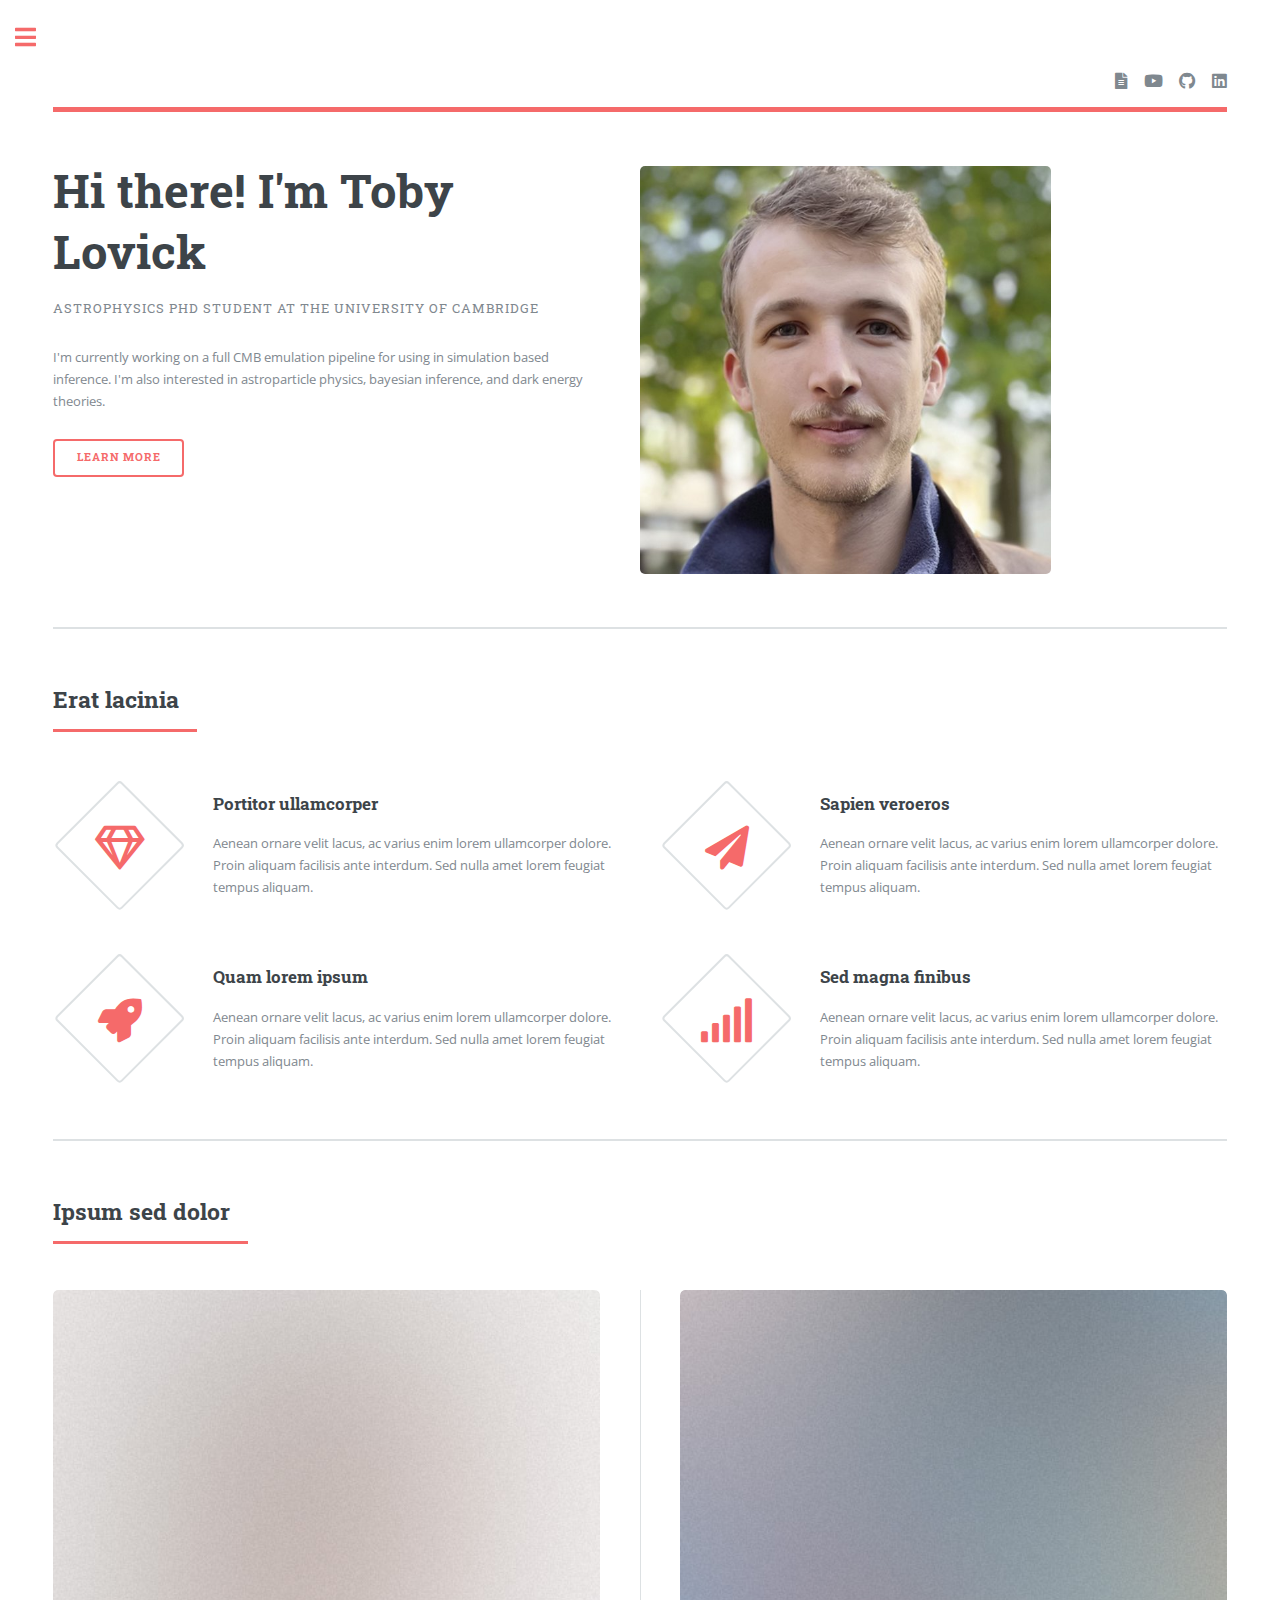
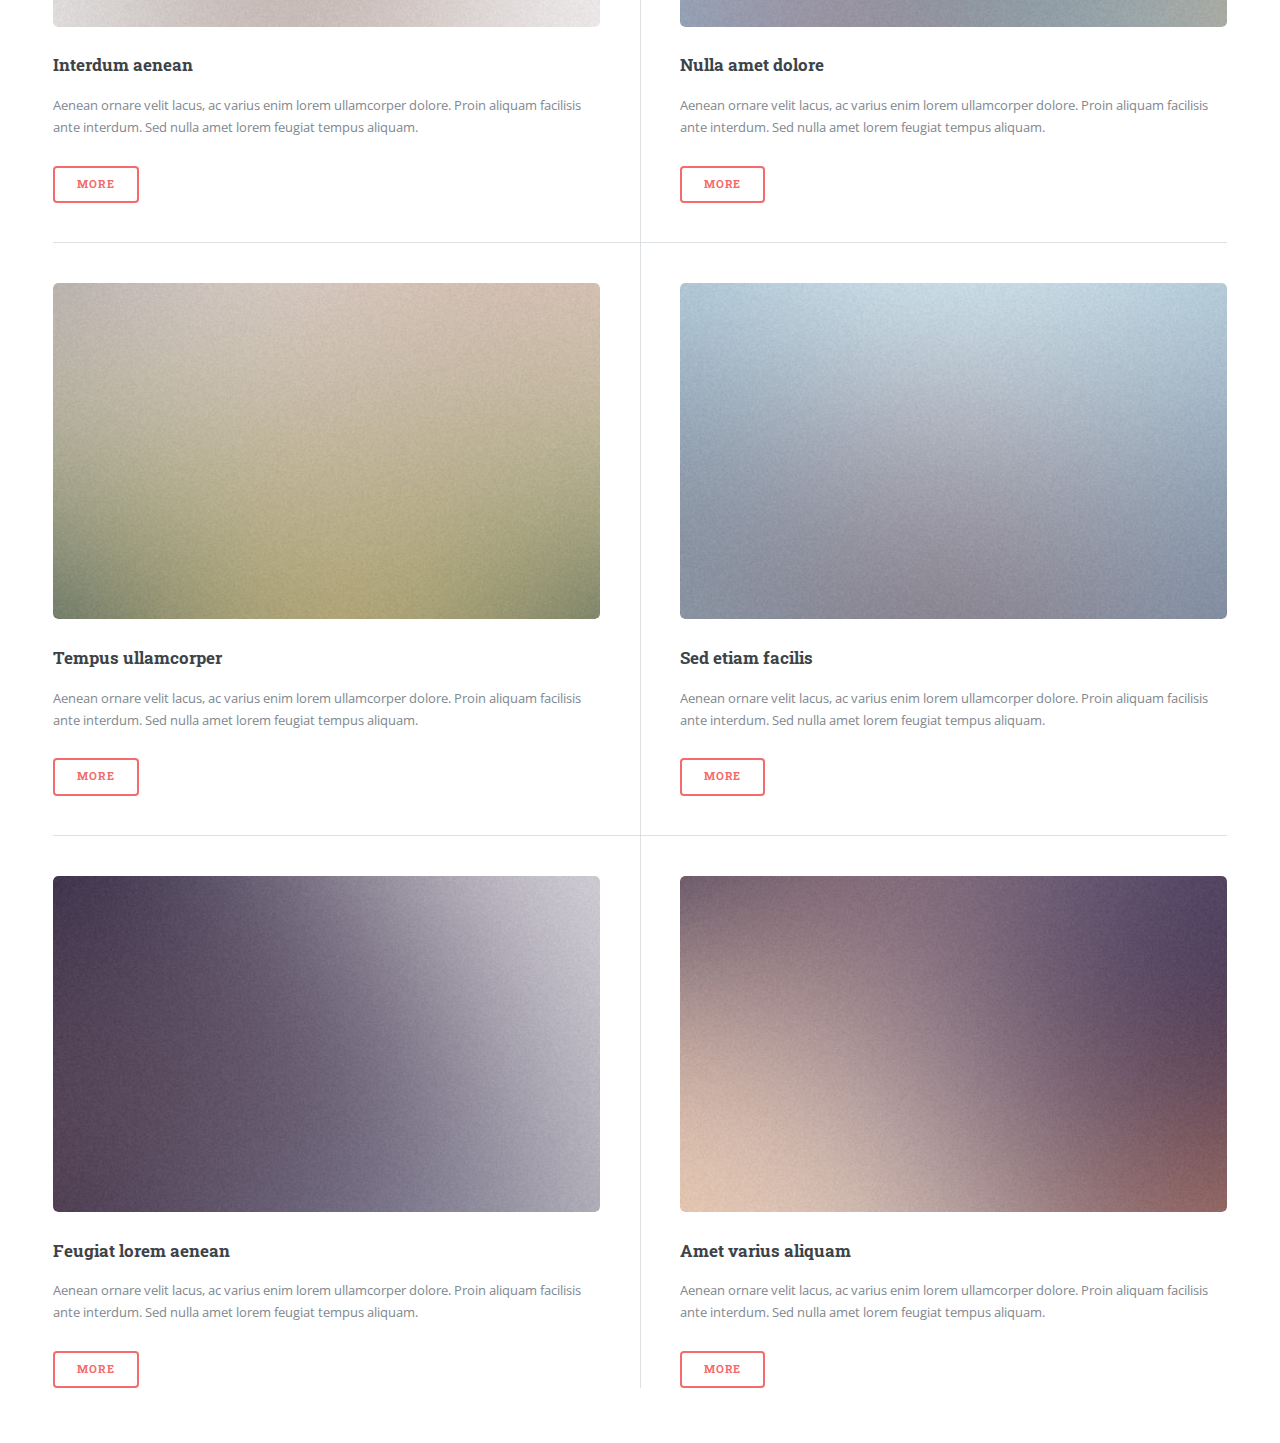
==== commit 3e34ab4b: "Updated Front Page + links" ====
--- a/index.html
+++ b/index.html
@@ -6,7 +6,7 @@
 -->
 <html>
 	<head>
-		<title>Editorial by HTML5 UP</title>
+		<title>Toby Lovick</title>
 		<meta charset="utf-8" />
 		<meta name="viewport" content="width=device-width, initial-scale=1, user-scalable=no" />
 		<link rel="stylesheet" href="assets/css/main.css" />
@@ -22,13 +22,11 @@
 
 							<!-- Header -->
 								<header id="header">
-									<a href="index.html" class="logo"><strong>Editorial</strong> by HTML5 UP</a>
 									<ul class="icons">
-										<li><a href="#" class="icon brands fa-twitter"><span class="label">Twitter</span></a></li>
-										<li><a href="#" class="icon brands fa-facebook-f"><span class="label">Facebook</span></a></li>
-										<li><a href="#" class="icon brands fa-snapchat-ghost"><span class="label">Snapchat</span></a></li>
-										<li><a href="#" class="icon brands fa-instagram"><span class="label">Instagram</span></a></li>
-										<li><a href="#" class="icon brands fa-medium-m"><span class="label">Medium</span></a></li>
+										<li><a href="https://arxiv.org/search/astro-ph?searchtype=author&query=Lovick,+T" class="icon solid fa-file-alt"><span class="label">Document</span></a></li>
+										<li><a href="https://www.youtube.com/@TobyLovick" class="icon brands fa-youtube"><span class="label">YouTube</span></a></li>
+										<li><a href="https://github.com/tobyLovick" class="icon brands fa-github"><span class="label">GitHub</span></a></li>
+										<li><a href="https://www.linkedin.com/in/tobylovick" class="icon brands fa-linkedin"><span class="label">LinkedIn</span></a></li>
 									</ul>
 								</header>
 
@@ -36,17 +34,16 @@
 								<section id="banner">
 									<div class="content">
 										<header>
-											<h1>Hi, I’m Editorial<br />
-											by HTML5 UP</h1>
-											<p>A free and fully responsive site template</p>
+											<h1>Hi there! I'm Toby Lovick</h1>
+											<p>Astrophysics PhD student at the University of Cambridge</p>
 										</header>
-										<p>Aenean ornare velit lacus, ac varius enim ullamcorper eu. Proin aliquam facilisis ante interdum congue. Integer mollis, nisl amet convallis, porttitor magna ullamcorper, amet egestas mauris. Ut magna finibus nisi nec lacinia. Nam maximus erat id euismod egestas. Pellentesque sapien ac quam. Lorem ipsum dolor sit nullam.</p>
+										<p>I'm currently working on a full CMB emulation pipeline for using in simulation based inference. I'm also interested in astroparticle physics, bayesian inference, and dark energy theories.</p>
 										<ul class="actions">
 											<li><a href="#" class="button big">Learn More</a></li>
 										</ul>
 									</div>
 									<span class="image object">
-										<img src="images/pic10.jpg" alt="" />
+										<img src="images/Lovick_T.jpg" alt="" style="width: 70%; height: auto;" />
 									</span>
 								</section>
 
@@ -222,18 +219,18 @@
 									<header class="major">
 										<h2>Get in touch</h2>
 									</header>
-									<p>Sed varius enim lorem ullamcorper dolore aliquam aenean ornare velit lacus, ac varius enim lorem ullamcorper dolore. Proin sed aliquam facilisis ante interdum. Sed nulla amet lorem feugiat tempus aliquam.</p>
+									<p>If you want to work together, or you heavily disagree with any of my articles on this page, don't hesitate to reach out!</p>
 									<ul class="contact">
-										<li class="icon solid fa-envelope"><a href="#">information@untitled.tld</a></li>
-										<li class="icon solid fa-phone">(000) 000-0000</li>
-										<li class="icon solid fa-home">1234 Somewhere Road #8254<br />
-										Nashville, TN 00000-0000</li>
+										<li class="icon solid fa-envelope">{surname}{firstname}@ gmail . com</li>
+										<li class="icon solid fa-home">Institute of Astronomy
+											Madingley Rd, Cambridge
+											CB3 0HA</li>
 									</ul>
 								</section>
 
 							<!-- Footer -->
 								<footer id="footer">
-									<p class="copyright">&copy; Untitled. All rights reserved. Demo Images: <a href="https://unsplash.com">Unsplash</a>. Design: <a href="https://html5up.net">HTML5 UP</a>.</p>
+									<p class="copyright">&copy; Design: <a href="https://html5up.net">HTML5 UP</a>.</p>
 								</footer>
 
 						</div>
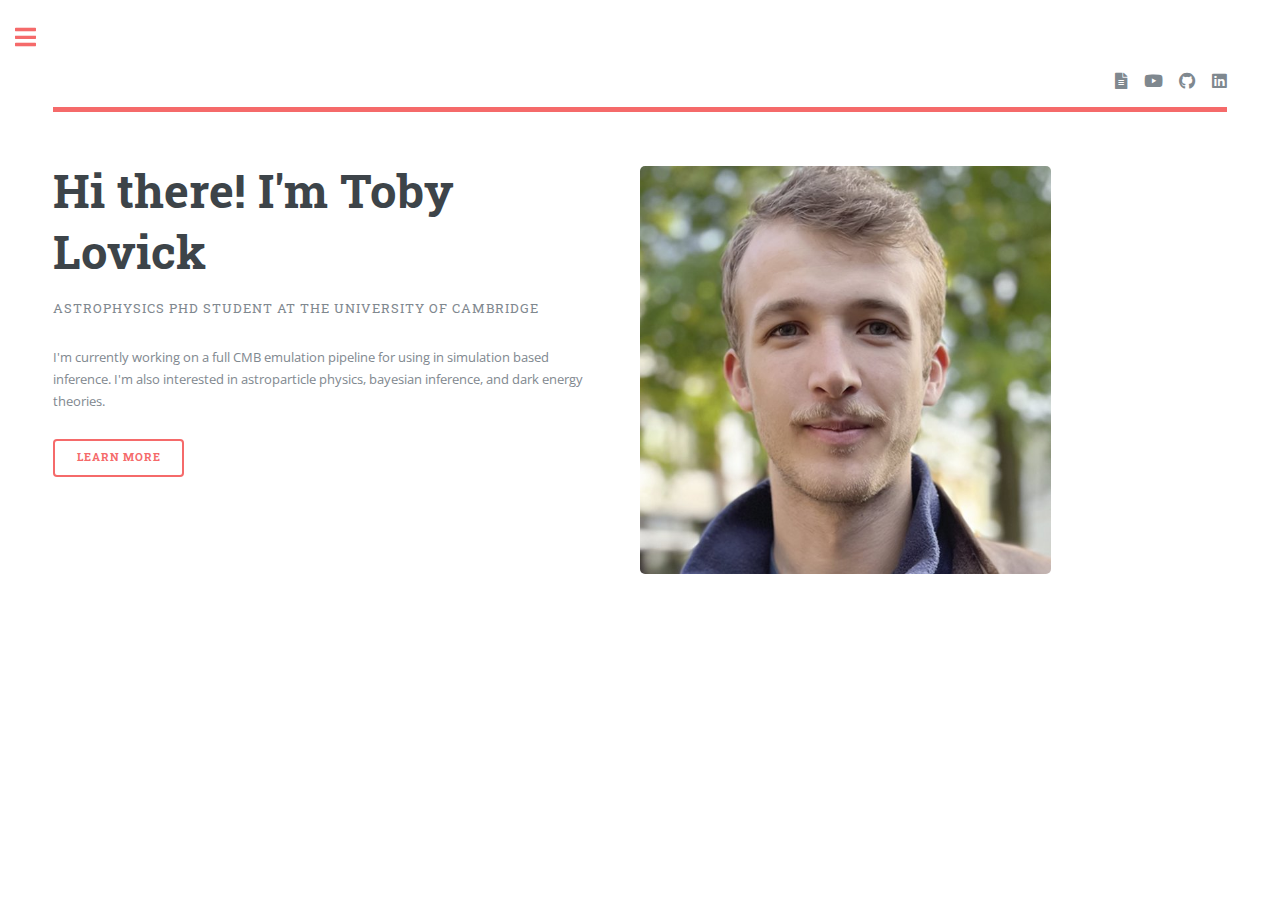
==== commit e844cf09: "cleanhomepage" ====
--- a/index.html
+++ b/index.html
@@ -46,103 +46,6 @@
 										<img src="images/Lovick_T.jpg" alt="" style="width: 70%; height: auto;" />
 									</span>
 								</section>
-
-							<!-- Section -->
-								<section>
-									<header class="major">
-										<h2>Erat lacinia</h2>
-									</header>
-									<div class="features">
-										<article>
-											<span class="icon fa-gem"></span>
-											<div class="content">
-												<h3>Portitor ullamcorper</h3>
-												<p>Aenean ornare velit lacus, ac varius enim lorem ullamcorper dolore. Proin aliquam facilisis ante interdum. Sed nulla amet lorem feugiat tempus aliquam.</p>
-											</div>
-										</article>
-										<article>
-											<span class="icon solid fa-paper-plane"></span>
-											<div class="content">
-												<h3>Sapien veroeros</h3>
-												<p>Aenean ornare velit lacus, ac varius enim lorem ullamcorper dolore. Proin aliquam facilisis ante interdum. Sed nulla amet lorem feugiat tempus aliquam.</p>
-											</div>
-										</article>
-										<article>
-											<span class="icon solid fa-rocket"></span>
-											<div class="content">
-												<h3>Quam lorem ipsum</h3>
-												<p>Aenean ornare velit lacus, ac varius enim lorem ullamcorper dolore. Proin aliquam facilisis ante interdum. Sed nulla amet lorem feugiat tempus aliquam.</p>
-											</div>
-										</article>
-										<article>
-											<span class="icon solid fa-signal"></span>
-											<div class="content">
-												<h3>Sed magna finibus</h3>
-												<p>Aenean ornare velit lacus, ac varius enim lorem ullamcorper dolore. Proin aliquam facilisis ante interdum. Sed nulla amet lorem feugiat tempus aliquam.</p>
-											</div>
-										</article>
-									</div>
-								</section>
-
-							<!-- Section -->
-								<section>
-									<header class="major">
-										<h2>Ipsum sed dolor</h2>
-									</header>
-									<div class="posts">
-										<article>
-											<a href="#" class="image"><img src="images/pic01.jpg" alt="" /></a>
-											<h3>Interdum aenean</h3>
-											<p>Aenean ornare velit lacus, ac varius enim lorem ullamcorper dolore. Proin aliquam facilisis ante interdum. Sed nulla amet lorem feugiat tempus aliquam.</p>
-											<ul class="actions">
-												<li><a href="#" class="button">More</a></li>
-											</ul>
-										</article>
-										<article>
-											<a href="#" class="image"><img src="images/pic02.jpg" alt="" /></a>
-											<h3>Nulla amet dolore</h3>
-											<p>Aenean ornare velit lacus, ac varius enim lorem ullamcorper dolore. Proin aliquam facilisis ante interdum. Sed nulla amet lorem feugiat tempus aliquam.</p>
-											<ul class="actions">
-												<li><a href="#" class="button">More</a></li>
-											</ul>
-										</article>
-										<article>
-											<a href="#" class="image"><img src="images/pic03.jpg" alt="" /></a>
-											<h3>Tempus ullamcorper</h3>
-											<p>Aenean ornare velit lacus, ac varius enim lorem ullamcorper dolore. Proin aliquam facilisis ante interdum. Sed nulla amet lorem feugiat tempus aliquam.</p>
-											<ul class="actions">
-												<li><a href="#" class="button">More</a></li>
-											</ul>
-										</article>
-										<article>
-											<a href="#" class="image"><img src="images/pic04.jpg" alt="" /></a>
-											<h3>Sed etiam facilis</h3>
-											<p>Aenean ornare velit lacus, ac varius enim lorem ullamcorper dolore. Proin aliquam facilisis ante interdum. Sed nulla amet lorem feugiat tempus aliquam.</p>
-											<ul class="actions">
-												<li><a href="#" class="button">More</a></li>
-											</ul>
-										</article>
-										<article>
-											<a href="#" class="image"><img src="images/pic05.jpg" alt="" /></a>
-											<h3>Feugiat lorem aenean</h3>
-											<p>Aenean ornare velit lacus, ac varius enim lorem ullamcorper dolore. Proin aliquam facilisis ante interdum. Sed nulla amet lorem feugiat tempus aliquam.</p>
-											<ul class="actions">
-												<li><a href="#" class="button">More</a></li>
-											</ul>
-										</article>
-										<article>
-											<a href="#" class="image"><img src="images/pic06.jpg" alt="" /></a>
-											<h3>Amet varius aliquam</h3>
-											<p>Aenean ornare velit lacus, ac varius enim lorem ullamcorper dolore. Proin aliquam facilisis ante interdum. Sed nulla amet lorem feugiat tempus aliquam.</p>
-											<ul class="actions">
-												<li><a href="#" class="button">More</a></li>
-											</ul>
-										</article>
-									</div>
-								</section>
-
-						</div>
-					</div>
 
 				<!-- Sidebar -->
 					<div id="sidebar">
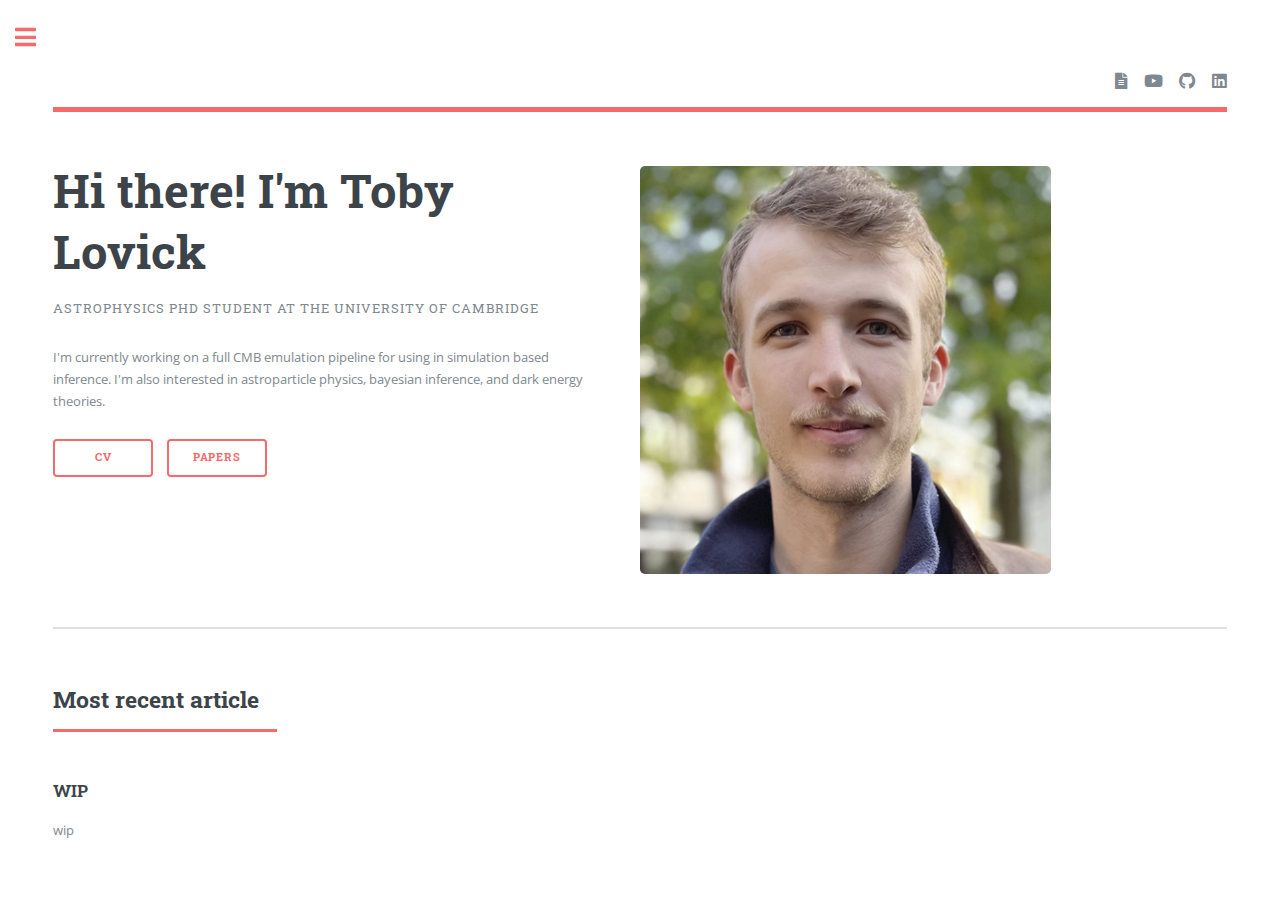
==== commit fd3de5d5: "WIP" ====
--- a/index.html
+++ b/index.html
@@ -39,13 +39,35 @@
 										</header>
 										<p>I'm currently working on a full CMB emulation pipeline for using in simulation based inference. I'm also interested in astroparticle physics, bayesian inference, and dark energy theories.</p>
 										<ul class="actions">
-											<li><a href="#" class="button big">Learn More</a></li>
+											<li><a href="#" class="button big" style="width: 100px;">CV</a></li>
+											<li><a href="publications.html" class="button big" style="width: 100px;">Papers</a></li>
 										</ul>
 									</div>
 									<span class="image object">
 										<img src="images/Lovick_T.jpg" alt="" style="width: 70%; height: auto;" />
 									</span>
 								</section>
+
+							<!-- Section -->
+								<section>
+									<header class="major">
+										<h2>Most recent article</h2>
+									</header>
+									<div class="content">
+										<header>
+											<h3>WIP</h3>
+										</header>
+										<p>wip</p>
+										<!-- <span class="image object">
+
+											<img src="images/recent_article_image.jpg" alt="Recent Article Image" style="width: 70%; height: auto;" />
+										</span> -->
+									</div>
+								</section>
+							<!-- Section -->
+							
+						</div>
+					</div>
 
 				<!-- Sidebar -->
 					<div id="sidebar">
@@ -65,59 +87,10 @@
 									</header>
 									<ul>
 										<li><a href="index.html">Homepage</a></li>
-										<li><a href="generic.html">Generic</a></li>
-										<li><a href="elements.html">Elements</a></li>
-										<li>
-											<span class="opener">Submenu</span>
-											<ul>
-												<li><a href="#">Lorem Dolor</a></li>
-												<li><a href="#">Ipsum Adipiscing</a></li>
-												<li><a href="#">Tempus Magna</a></li>
-												<li><a href="#">Feugiat Veroeros</a></li>
-											</ul>
-										</li>
-										<li><a href="#">Etiam Dolore</a></li>
-										<li><a href="#">Adipiscing</a></li>
-										<li>
-											<span class="opener">Another Submenu</span>
-											<ul>
-												<li><a href="#">Lorem Dolor</a></li>
-												<li><a href="#">Ipsum Adipiscing</a></li>
-												<li><a href="#">Tempus Magna</a></li>
-												<li><a href="#">Feugiat Veroeros</a></li>
-											</ul>
-										</li>
-										<li><a href="#">Maximus Erat</a></li>
-										<li><a href="#">Sapien Mauris</a></li>
-										<li><a href="#">Amet Lacinia</a></li>
+										<li><a href="articles.html">Articles</a></li>
+										<li><a href="publications.html">Publications</a></li>
 									</ul>
 								</nav>
-
-							<!-- Section -->
-								<section>
-									<header class="major">
-										<h2>Ante interdum</h2>
-									</header>
-									<div class="mini-posts">
-										<article>
-											<a href="#" class="image"><img src="images/pic07.jpg" alt="" /></a>
-											<p>Aenean ornare velit lacus, ac varius enim lorem ullamcorper dolore aliquam.</p>
-										</article>
-										<article>
-											<a href="#" class="image"><img src="images/pic08.jpg" alt="" /></a>
-											<p>Aenean ornare velit lacus, ac varius enim lorem ullamcorper dolore aliquam.</p>
-										</article>
-										<article>
-											<a href="#" class="image"><img src="images/pic09.jpg" alt="" /></a>
-											<p>Aenean ornare velit lacus, ac varius enim lorem ullamcorper dolore aliquam.</p>
-										</article>
-									</div>
-									<ul class="actions">
-										<li><a href="#" class="button">More</a></li>
-									</ul>
-								</section>
-
-							<!-- Section -->
 								<section>
 									<header class="major">
 										<h2>Get in touch</h2>
